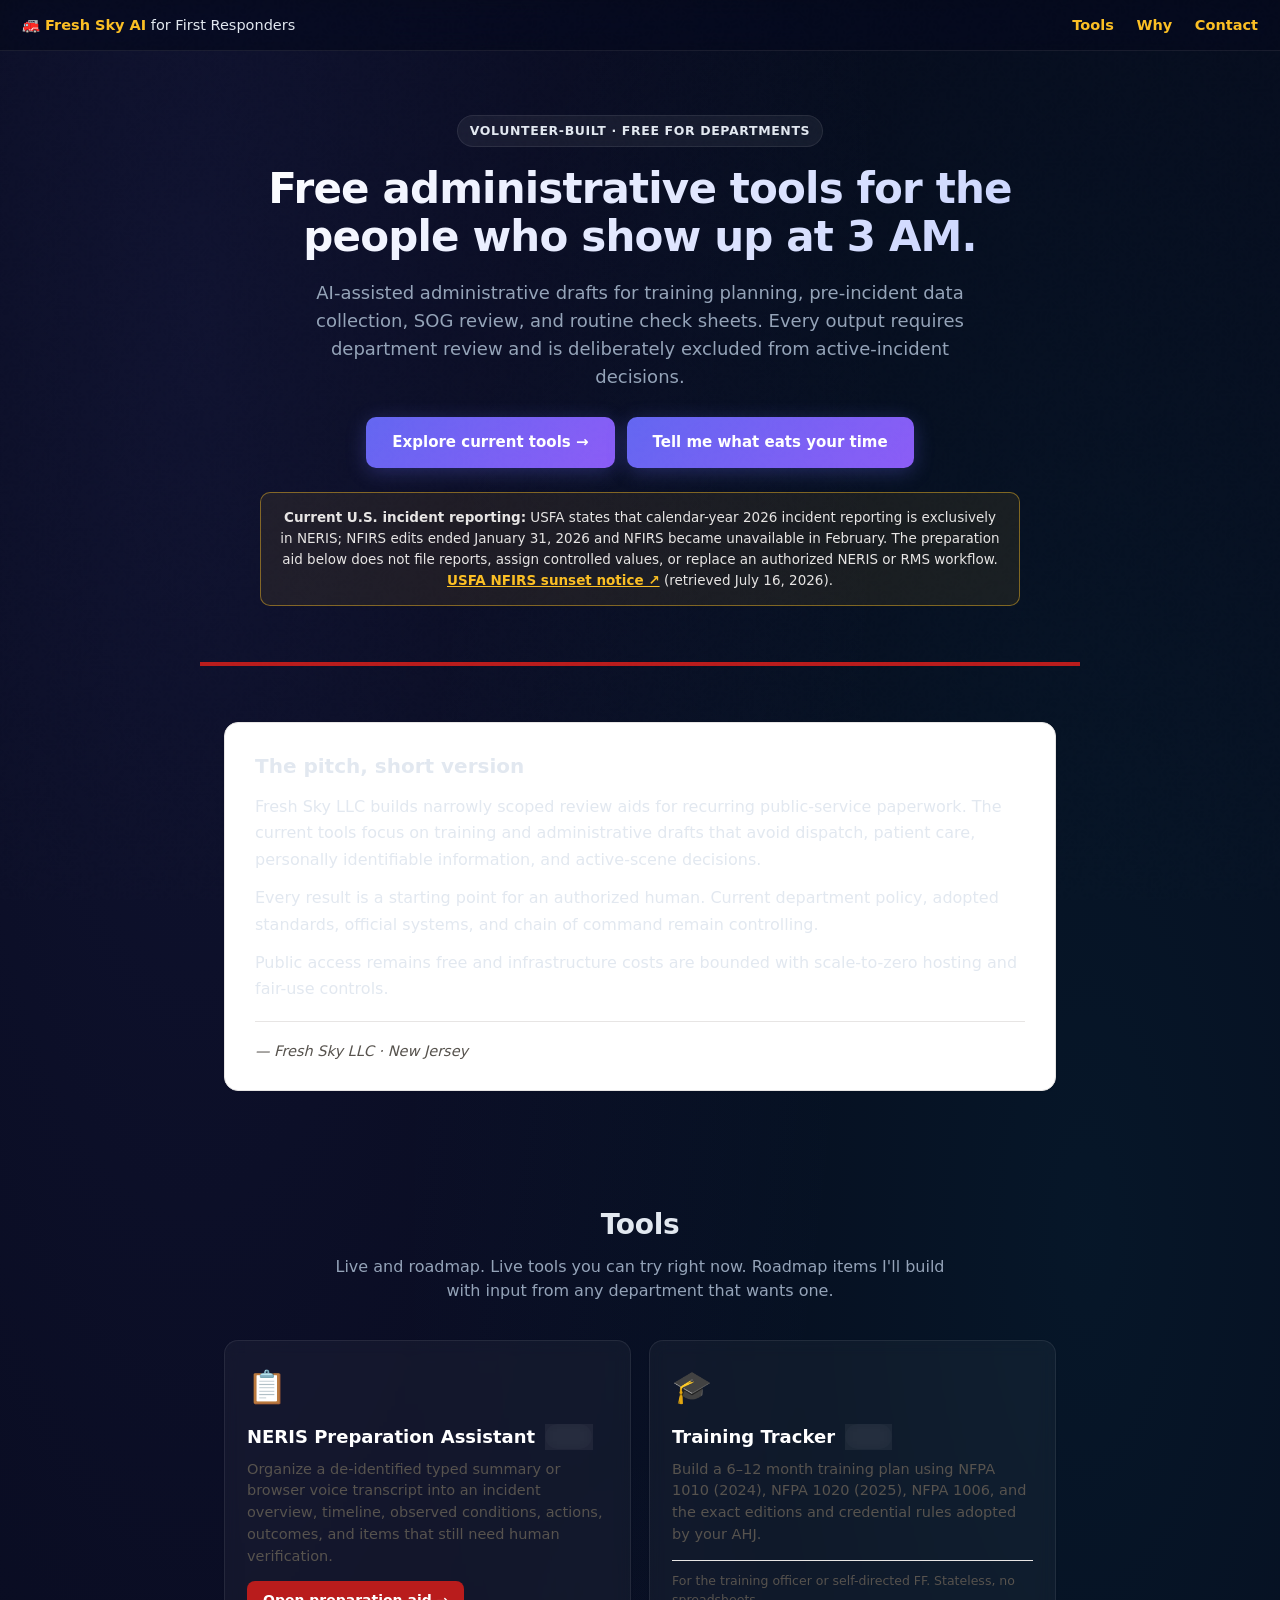
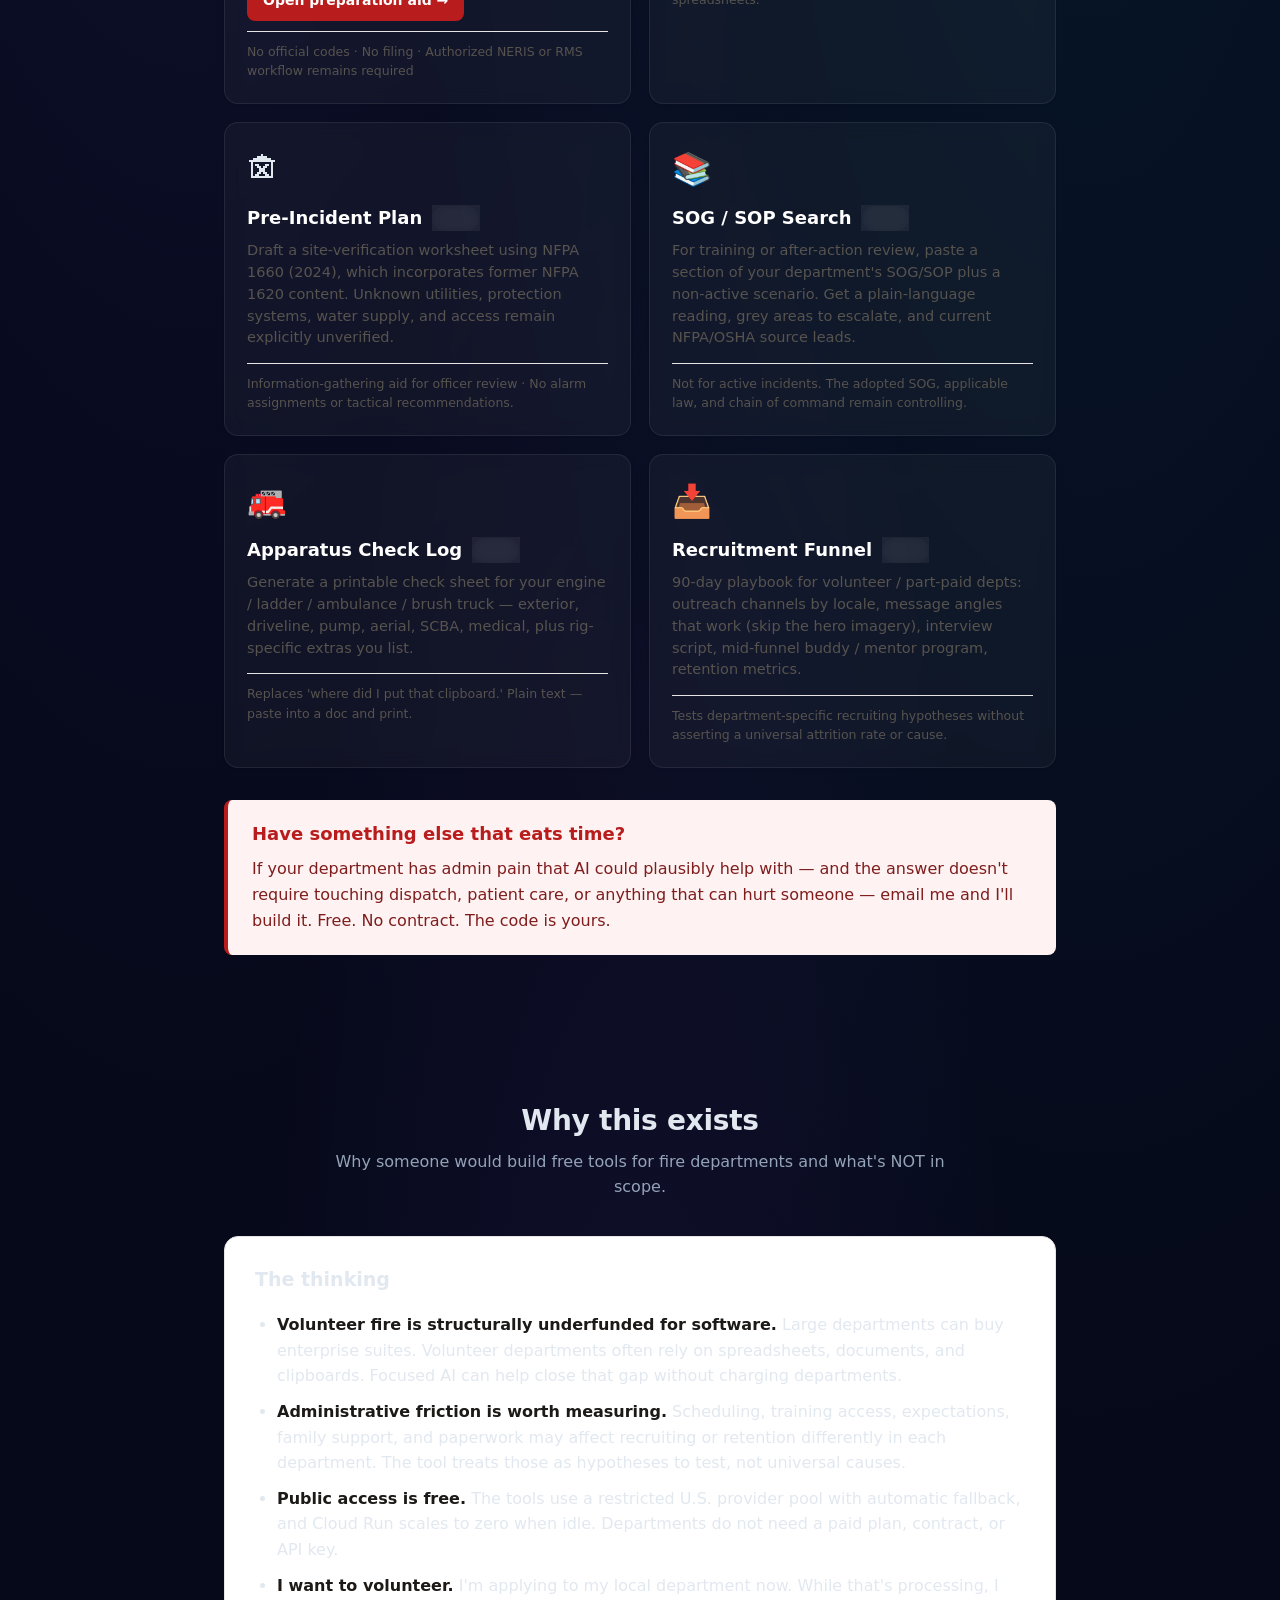
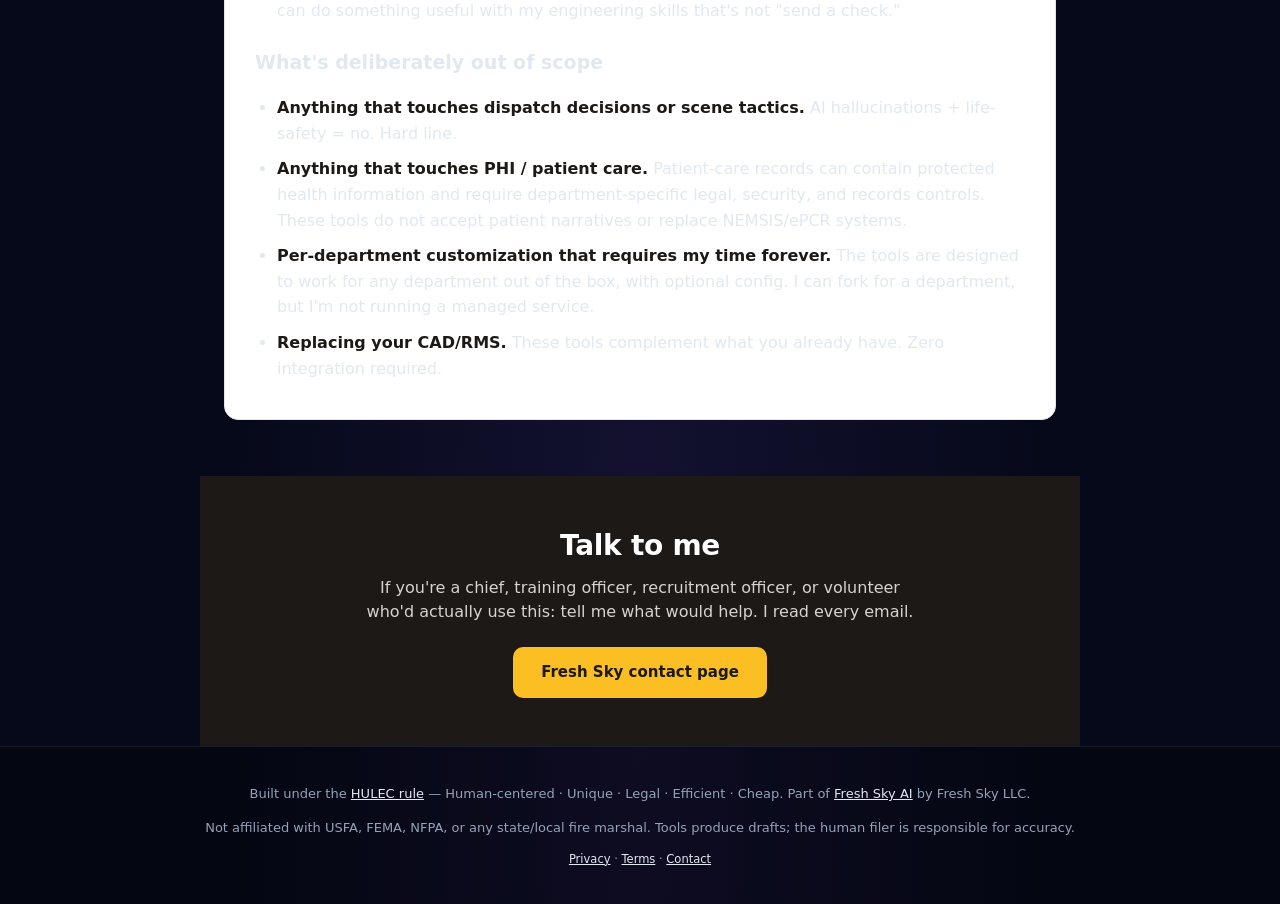
==== templates/index.html @ aa3e064a "Refresh NERIS guidance and portfolio interface" ====
<!DOCTYPE html>
<html lang="en">
<head>
  <meta charset="UTF-8">
  <title>Fresh Sky AI — Free AI tools for fire, EMS, and police</title>
  <meta name="viewport" content="width=device-width,initial-scale=1">
  <meta name="description" content="Free AI-assisted administrative tools for U.S. first responders: training planning, pre-incident data collection, SOG/SOP review, and check sheets. Drafts require AHJ review; never for active-incident decisions.">
  <meta name="robots" content="index,follow">
  <link rel="canonical" href="https://firstresponder.freshskyai.com/">
  <meta property="og:type" content="website">
  <meta property="og:title" content="Fresh Sky AI — Free AI tools for first responders">
  <meta property="og:description" content="Free AI tools built for U.S. first responders by a volunteer firefighter applicant + software engineer. No contracts, no upsell, no PHI.">
  <meta property="og:url" content="https://firstresponder.freshskyai.com/">
  <link rel="icon" href="data:image/svg+xml,%3Csvg xmlns='http://www.w3.org/2000/svg' viewBox='0 0 100 100'%3E%3Ctext y='.9em' font-size='90'%3E🚒%3C/text%3E%3C/svg%3E">
  <style>
    :root {
      --fg:#0f172a; --bg:#fafaf9; --card:#fff; --accent:#b91c1c; --accent-hover:#991b1b;
      --border:#e7e5e4; --muted:#57534e; --gold:#fbbf24; --ink:#1c1917;
    }
    * { box-sizing:border-box; }
    body { font-family:system-ui,-apple-system,'Segoe UI',Roboto,sans-serif; background:var(--bg); color:var(--fg); margin:0; padding:0; line-height:1.55; }
    a { color:var(--accent); }

    /* Top bar */
    .topbar { background:var(--ink); color:#f5f5f4; padding:14px 22px; display:flex; justify-content:space-between; align-items:center; border-bottom:3px solid var(--accent); font-size:14.5px; }
    .topbar strong { color:var(--gold); }
    .topbar a { color:#fbbf24; text-decoration:none; font-weight:600; margin-left:18px; }
    .topbar a:hover { text-decoration:underline; }

    /* Hero */
    .hero { background:linear-gradient(135deg,#1c1917 0%,#3f1212 100%); color:#fafaf9; padding:64px 24px 56px; text-align:center; border-bottom:4px solid var(--accent); }
    .hero .badge { display:inline-block; background:rgba(251,191,36,0.15); color:var(--gold); border:1px solid rgba(251,191,36,0.4); font-size:12.5px; font-weight:700; padding:5px 12px; border-radius:99px; margin-bottom:18px; letter-spacing:0.05em; text-transform:uppercase; }
    .hero h1 { font-size:42px; line-height:1.15; margin:0 0 18px; max-width:820px; margin-left:auto; margin-right:auto; letter-spacing:-0.02em; }
    .hero h1 em { font-style:normal; color:var(--gold); }
    .hero p.lede { font-size:18px; max-width:680px; margin:0 auto 26px; color:#e7e5e4; }
    .hero .cta-row { display:flex; gap:12px; justify-content:center; flex-wrap:wrap; }
    .source-notice { max-width:760px; margin:24px auto 0; padding:14px 16px; border:1px solid rgba(251,191,36,.45); border-radius:10px; background:rgba(251,191,36,.08); color:#e7e5e4; font-size:13.5px; line-height:1.55; }
    .source-notice a { color:var(--gold); font-weight:700; }
    .btn { display:inline-block; padding:14px 26px; border-radius:10px; text-decoration:none; font-weight:600; font-size:15px; transition:transform 0.1s; }
    .btn:hover { transform:translateY(-1px); }
    .btn-primary { background:var(--accent); color:#fff; }
    .btn-primary:hover { background:var(--accent-hover); color:#fff; }
    .btn-ghost { background:rgba(255,255,255,0.08); color:#fafaf9; border:1px solid rgba(255,255,255,0.18); }
    .btn-ghost:hover { background:rgba(255,255,255,0.15); color:#fff; }

    /* Section */
    section { max-width:880px; margin:0 auto; padding:56px 24px; }
    section h2 { font-size:28px; margin:0 0 8px; letter-spacing:-0.01em; }
    section .sub { color:var(--muted); font-size:16px; max-width:640px; margin:0 auto 36px; text-align:center; }

    /* Story card */
    .story { background:var(--card); border:1px solid var(--border); border-radius:14px; padding:28px 30px; box-shadow:0 1px 3px rgba(0,0,0,.04); }
    .story h3 { margin:0 0 12px; font-size:20px; }
    .story p { margin:0 0 12px; line-height:1.65; }
    .story p:last-child { margin-bottom:0; }
    .story .signature { margin-top:18px; padding-top:18px; border-top:1px solid var(--border); font-style:italic; color:var(--muted); font-size:14.5px; }

    /* Tool cards */
    .tools { display:grid; grid-template-columns:repeat(auto-fit,minmax(280px,1fr)); gap:18px; }
    .tool { background:var(--card); border:1px solid var(--border); border-radius:14px; padding:22px; box-shadow:0 1px 3px rgba(0,0,0,.04); transition:transform 0.15s, box-shadow 0.15s; }
    a.tool { text-decoration:none; color:inherit; display:block; }
    a.tool:hover { transform:translateY(-2px); box-shadow:0 4px 14px rgba(185,28,28,.12); border-color:#fecaca; }
    .tool:hover { transform:translateY(-2px); box-shadow:0 4px 12px rgba(0,0,0,.08); }
    .tool .icon { font-size:32px; margin-bottom:10px; }
    .tool h3 { margin:0 0 6px; font-size:18px; display:flex; align-items:center; gap:10px; flex-wrap:wrap; }
    .tool .pill { font-size:11px; font-weight:700; padding:3px 8px; border-radius:99px; letter-spacing:0.04em; text-transform:uppercase; }
    .tool .pill.live { background:#dcfce7; color:#15803d; }
    .tool .pill.soon { background:#fef3c7; color:#92400e; }
    .tool p { color:var(--muted); font-size:14.5px; margin:8px 0 14px; line-height:1.5; }
    .tool a.try { display:inline-block; background:var(--accent); color:#fff; padding:9px 16px; border-radius:8px; text-decoration:none; font-weight:600; font-size:14px; }
    .tool a.try:hover { background:var(--accent-hover); }
    .tool .why { font-size:12.5px; color:var(--muted); margin-top:10px; padding-top:10px; border-top:1px solid var(--border); }

    /* Pitch box */
    .pitch { background:#fef2f2; border-left:4px solid var(--accent); padding:20px 24px; border-radius:8px; margin:32px 0; }
    .pitch h3 { margin:0 0 8px; font-size:18px; color:var(--accent); }
    .pitch p { margin:0; color:#7f1d1d; line-height:1.65; }

    /* Why list */
    .why-list { background:var(--card); border:1px solid var(--border); border-radius:14px; padding:28px 30px; }
    .why-list h3 { margin:0 0 18px; font-size:19px; }
    .why-list ul { margin:0; padding:0 0 0 22px; }
    .why-list li { margin-bottom:10px; line-height:1.6; }
    .why-list li strong { color:var(--ink); }

    /* Contact */
    .contact { text-align:center; padding:48px 24px; background:#1c1917; color:#fafaf9; }
    .contact h2 { color:#fff; }
    .contact p { color:#d6d3d1; max-width:560px; margin:0 auto 22px; }
    .contact a.email { display:inline-block; background:var(--gold); color:var(--ink); padding:14px 28px; border-radius:10px; text-decoration:none; font-weight:700; font-size:15px; }

    /* Footer */
    footer { padding:24px; text-align:center; font-size:13px; color:var(--muted); background:#1c1917; color:#a8a29e; border-top:1px solid #292524; }
    footer a { color:#d6d3d1; text-decoration:underline; }
  </style>
<style id="fs-portfolio-skin">
/* Fresh Sky AI portfolio skin — futuristic dark theme overlay. Injected
   via freshsky_common.revenue.og_snippet so every batch app picks it up
   without per-app template edits. Overrides via CSS specificity. */
:root{--fs-bg:#06091a;--fs-fg:#e2e8f0;--fs-mute:#94a3b8;--fs-card:rgba(255,255,255,0.04);--fs-border:rgba(255,255,255,0.08);--fs-accent:#6366f1;--fs-accent2:#8b5cf6;--fs-accent3:#22d3ee}
html,body{background:var(--fs-bg)!important;color:var(--fs-fg)!important}
body{background-image:radial-gradient(at 15% 8%,rgba(99,102,241,0.10) 0%,transparent 45%),radial-gradient(at 85% 30%,rgba(6,182,212,0.08) 0%,transparent 45%),radial-gradient(at 50% 95%,rgba(139,92,246,0.10) 0%,transparent 45%)!important}
body::before{content:'';position:fixed;inset:0;background-image:url("data:image/svg+xml,%3Csvg viewBox='0 0 200 200' xmlns='http://www.w3.org/2000/svg'%3E%3Cfilter id='n'%3E%3CfeTurbulence type='fractalNoise' baseFrequency='0.85' stitchTiles='stitch'/%3E%3C/filter%3E%3Crect width='100%25' height='100%25' filter='url(%23n)' opacity='0.55'/%3E%3C/svg%3E");opacity:0.025;pointer-events:none;z-index:9997;mix-blend-mode:overlay}
/* Nav / brand */
.nav,.topbar,nav,.fs-nav{background:rgba(6,9,26,0.78)!important;-webkit-backdrop-filter:blur(16px) saturate(180%);backdrop-filter:blur(16px) saturate(180%);border-bottom:1px solid var(--fs-border)!important;color:var(--fs-fg)!important}
.nav a,nav a,.brand,.fs-nav a{color:var(--fs-fg)!important}
.nav a.brand,nav a.brand,.brand,.fs-nav .brand{color:#fff!important;font-weight:700}
/* Hero */
header,.hero,.fs-hero{background:transparent!important;color:var(--fs-fg)!important;position:relative}
.hero h1,header h1,.fs-hero h1{color:#fff!important;background:linear-gradient(135deg,#fff 0%,#c7d2fe 100%);-webkit-background-clip:text;background-clip:text;-webkit-text-fill-color:transparent}
.hero p,header p,.fs-hero p,.sub,.hero-desc{color:var(--fs-mute)!important}
.hero-pills,.fs-hero-badges,.hero-badges{margin-top:14px}
.pill,.fs-hero-pill,.badge-pill,.hero-pill,.badge{background:rgba(255,255,255,0.06)!important;color:var(--fs-fg)!important;border:1px solid var(--fs-border)!important;-webkit-backdrop-filter:blur(8px);backdrop-filter:blur(8px)}
/* Cards */
.card,.tool,.feature-card,.step-card,main section,.landing-section{background:var(--fs-card)!important;border:1px solid var(--fs-border)!important;color:var(--fs-fg)!important;-webkit-backdrop-filter:blur(8px);backdrop-filter:blur(8px);border-radius:14px!important}
.card h1,.card h2,.card h3,.tool h2,.tool h3{color:#fff!important}
.tool h2,.tool h3,.feature-card h3,.step-card h3,.section-title{color:#fff!important}
.muted,.hint,.section-subtitle,.note{color:var(--fs-mute)!important}
/* Inputs */
input,textarea,select,.input{background:rgba(255,255,255,0.05)!important;color:var(--fs-fg)!important;border:1px solid var(--fs-border)!important}
input:focus,textarea:focus,select:focus,.input:focus{outline:2px solid var(--fs-accent)!important;border-color:var(--fs-accent)!important;background:rgba(255,255,255,0.07)!important}
input::placeholder,textarea::placeholder{color:#64748b!important}
/* Buttons */
.btn,.btn-primary,button.primary,.landing-cta,button[type=submit]{background:linear-gradient(135deg,var(--fs-accent) 0%,var(--fs-accent2) 100%)!important;color:#fff!important;border:none!important;box-shadow:0 4px 20px rgba(99,102,241,0.3)!important;border-radius:10px!important;font-weight:600!important;transition:transform .15s,box-shadow .15s!important}
.btn:hover,.btn-primary:hover,button.primary:hover,.landing-cta:hover{transform:translateY(-2px)!important;box-shadow:0 8px 28px rgba(99,102,241,0.5),0 0 32px rgba(139,92,246,0.3)!important}
.btn:disabled,.btn-primary:disabled,button:disabled{opacity:.5!important;cursor:not-allowed!important;transform:none!important}
/* Output / result */
.output,.result,.result-box,pre{background:rgba(255,255,255,0.03)!important;color:var(--fs-fg)!important;border:1px solid var(--fs-border)!important;border-radius:10px!important}
.output.error,.result-box.error{background:rgba(239,68,68,0.08)!important;border-color:rgba(239,68,68,0.3)!important;color:#fca5a5!important}
/* Footer */
footer,.foot,.footer{background:rgba(0,0,0,0.3)!important;border-top:1px solid var(--fs-border)!important;color:var(--fs-mute)!important}
footer a,.foot a,.footer a{color:var(--fs-fg)!important}
/* Tables */
table th{background:rgba(99,102,241,0.15)!important;color:#fff!important}
table td{color:var(--fs-fg)!important;border-color:var(--fs-border)!important}
table tr:hover td{background:rgba(255,255,255,0.04)!important}
/* Links */
a{color:#a78bfa}
a:hover{color:#c4b5fd}
.disclaimer,.cta-footnote{color:var(--fs-mute)!important}
/* Tabs (EduSafeAI-style) */
.tabs button{background:rgba(255,255,255,0.04)!important;color:var(--fs-fg)!important;border:1px solid var(--fs-border)!important}
.tabs button.active{background:linear-gradient(135deg,var(--fs-accent),var(--fs-accent2))!important;color:#fff!important;border-color:transparent!important}
/* Stats strip */
.landing-stats-strip,.stats-row{background:rgba(255,255,255,0.04)!important;border:1px solid var(--fs-border)!important;border-radius:14px!important}
.landing-stat-num,.stat-num{color:#fff!important}
/* Feature tags / category badges */
.feature-tag,.cat-badge,.tag{background:rgba(99,102,241,0.15)!important;color:#a5b4fc!important;border:1px solid rgba(99,102,241,0.25)!important}
</style>
</head>
<body>
  <div class="topbar">
    <span><strong>🚒 Fresh Sky AI</strong> for First Responders</span>
    <span><a href="#tools">Tools</a> <a href="#why">Why</a> <a href="https://www.freshskyai.com/contact" target="_blank" rel="noopener">Contact</a></span>
  </div>

  <section class="hero">
    <span class="badge">Volunteer-built · Free for departments</span>
    <h1>Free administrative tools for the people who <em>show up at 3 AM</em>.</h1>
    <p class="lede">AI-assisted administrative drafts for training planning, pre-incident data collection, SOG review, and routine check sheets. Every output requires department review and is deliberately excluded from active-incident decisions.</p>
    <div class="cta-row">
      <a class="btn btn-primary" href="#tools">Explore current tools →</a>
      <a class="btn btn-ghost" href="https://www.freshskyai.com/contact" target="_blank" rel="noopener">Tell me what eats your time</a>
    </div>
    <div class="source-notice">
      <strong>Current U.S. incident reporting:</strong> USFA states that calendar-year 2026 incident reporting is exclusively in NERIS; NFIRS edits ended January 31, 2026 and NFIRS became unavailable in February. The preparation aid below does not file reports, assign controlled values, or replace an authorized NERIS or RMS workflow.
      <a href="https://www.usfa.fema.gov/nfirs/sunset/" target="_blank" rel="noopener">USFA NFIRS sunset notice ↗</a> (retrieved July 16, 2026).
    </div>
  </section>

  <section>
    <div class="story">
      <h3>The pitch, short version</h3>
      <p>Fresh Sky LLC builds narrowly scoped review aids for recurring public-service paperwork. The current tools focus on training and administrative drafts that avoid dispatch, patient care, personally identifiable information, and active-scene decisions.</p>
      <p>Every result is a starting point for an authorized human. Current department policy, adopted standards, official systems, and chain of command remain controlling.</p>
      <p>Public access remains free and infrastructure costs are bounded with scale-to-zero hosting and fair-use controls.</p>
      <div class="signature">— Fresh Sky LLC · New Jersey</div>
    </div>
  </section>

  <section id="tools">
    <h2 style="text-align:center;">Tools</h2>
    <p class="sub">Live and roadmap. Live tools you can try right now. Roadmap items I'll build with input from any department that wants one.</p>

    <div class="tools">
      <div class="tool">
        <div class="icon">📋</div>
        <h3>NERIS Preparation Assistant <span class="pill live">Live</span></h3>
        <p>Organize a de-identified typed summary or browser voice transcript into an incident overview, timeline, observed conditions, actions, outcomes, and items that still need human verification.</p>
        <a class="try" href="https://nfirs.freshskyai.com" target="_blank" rel="noopener">Open preparation aid →</a>
        <div class="why">No official codes · No filing · Authorized NERIS or RMS workflow remains required</div>
      </div>

      <a class="tool" href="/tools/training-tracker">
        <div class="icon">🎓</div>
        <h3>Training Tracker <span class="pill live">Live</span></h3>
        <p>Build a 6–12 month training plan using NFPA 1010 (2024), NFPA 1020 (2025), NFPA 1006, and the exact editions and credential rules adopted by your AHJ.</p>
        <div class="why">For the training officer or self-directed FF. Stateless, no spreadsheets.</div>
      </a>

      <a class="tool" href="/tools/pre-incident">
        <div class="icon">🏚</div>
        <h3>Pre-Incident Plan <span class="pill live">Live</span></h3>
        <p>Draft a site-verification worksheet using NFPA 1660 (2024), which incorporates former NFPA 1620 content. Unknown utilities, protection systems, water supply, and access remain explicitly unverified.</p>
        <div class="why">Information-gathering aid for officer review · No alarm assignments or tactical recommendations.</div>
      </a>

      <a class="tool" href="/tools/sog-search">
        <div class="icon">📚</div>
        <h3>SOG / SOP Search <span class="pill live">Live</span></h3>
        <p>For training or after-action review, paste a section of your department's SOG/SOP plus a non-active scenario. Get a plain-language reading, grey areas to escalate, and current NFPA/OSHA source leads.</p>
        <div class="why">Not for active incidents. The adopted SOG, applicable law, and chain of command remain controlling.</div>
      </a>

      <a class="tool" href="/tools/apparatus-check">
        <div class="icon">🚒</div>
        <h3>Apparatus Check Log <span class="pill live">Live</span></h3>
        <p>Generate a printable check sheet for your engine / ladder / ambulance / brush truck — exterior, driveline, pump, aerial, SCBA, medical, plus rig-specific extras you list.</p>
        <div class="why">Replaces 'where did I put that clipboard.' Plain text — paste into a doc and print.</div>
      </a>

      <a class="tool" href="/tools/recruitment">
        <div class="icon">📥</div>
        <h3>Recruitment Funnel <span class="pill live">Live</span></h3>
        <p>90-day playbook for volunteer / part-paid depts: outreach channels by locale, message angles that work (skip the hero imagery), interview script, mid-funnel buddy / mentor program, retention metrics.</p>
        <div class="why">Tests department-specific recruiting hypotheses without asserting a universal attrition rate or cause.</div>
      </a>
    </div>

    <div class="pitch">
      <h3>Have something else that eats time?</h3>
      <p>If your department has admin pain that AI could plausibly help with — and the answer doesn't require touching dispatch, patient care, or anything that can hurt someone — email me and I'll build it. Free. No contract. The code is yours.</p>
    </div>
  </section>

  <section id="why">
    <h2 style="text-align:center;">Why this exists</h2>
    <p class="sub">Why someone would build free tools for fire departments and what's NOT in scope.</p>

    <div class="why-list">
      <h3>The thinking</h3>
      <ul>
        <li><strong>Volunteer fire is structurally underfunded for software.</strong> Large departments can buy enterprise suites. Volunteer departments often rely on spreadsheets, documents, and clipboards. Focused AI can help close that gap without charging departments.</li>
        <li><strong>Administrative friction is worth measuring.</strong> Scheduling, training access, expectations, family support, and paperwork may affect recruiting or retention differently in each department. The tool treats those as hypotheses to test, not universal causes.</li>
        <li><strong>Public access is free.</strong> The tools use a restricted U.S. provider pool with automatic fallback, and Cloud Run scales to zero when idle. Departments do not need a paid plan, contract, or API key.</li>
        <li><strong>I want to volunteer.</strong> I'm applying to my local department now. While that's processing, I can do something useful with my engineering skills that's not "send a check."</li>
      </ul>
      <h3 style="margin-top:24px;">What's deliberately out of scope</h3>
      <ul>
        <li><strong>Anything that touches dispatch decisions or scene tactics.</strong> AI hallucinations + life-safety = no. Hard line.</li>
        <li><strong>Anything that touches PHI / patient care.</strong> Patient-care records can contain protected health information and require department-specific legal, security, and records controls. These tools do not accept patient narratives or replace NEMSIS/ePCR systems.</li>
        <li><strong>Per-department customization that requires my time forever.</strong> The tools are designed to work for any department out of the box, with optional config. I can fork for a department, but I'm not running a managed service.</li>
        <li><strong>Replacing your CAD/RMS.</strong> These tools complement what you already have. Zero integration required.</li>
      </ul>
    </div>
  </section>

  <section id="contact" class="contact">
    <h2>Talk to me</h2>
    <p>If you're a chief, training officer, recruitment officer, or volunteer who'd actually use this: tell me what would help. I read every email.</p>
    <a class="email" href="https://www.freshskyai.com/contact" target="_blank" rel="noopener">Fresh Sky contact page</a>
  </section>

  <footer>
    <p>Built under the <a href="https://www.freshskyai.com/#hulec" target="_blank" rel="noopener">HULEC rule</a> — Human-centered · Unique · Legal · Efficient · Cheap. Part of <a href="https://www.freshskyai.com" target="_blank" rel="noopener">Fresh Sky AI</a> by Fresh Sky LLC.</p>
    <p>Not affiliated with USFA, FEMA, NFPA, or any state/local fire marshal. Tools produce drafts; the human filer is responsible for accuracy.</p>
      <p style="margin-top:8px;font-size:11.5px;"><a href="/privacy" style="color:#94a3b8;text-decoration:underline;">Privacy</a> · <a href="/terms" style="color:#94a3b8;text-decoration:underline;">Terms</a> · <a href="https://www.freshskyai.com/contact" target="_blank" rel="noopener" style="color:#94a3b8;text-decoration:underline;">Contact</a></p>
  </footer>
</body>
</html>
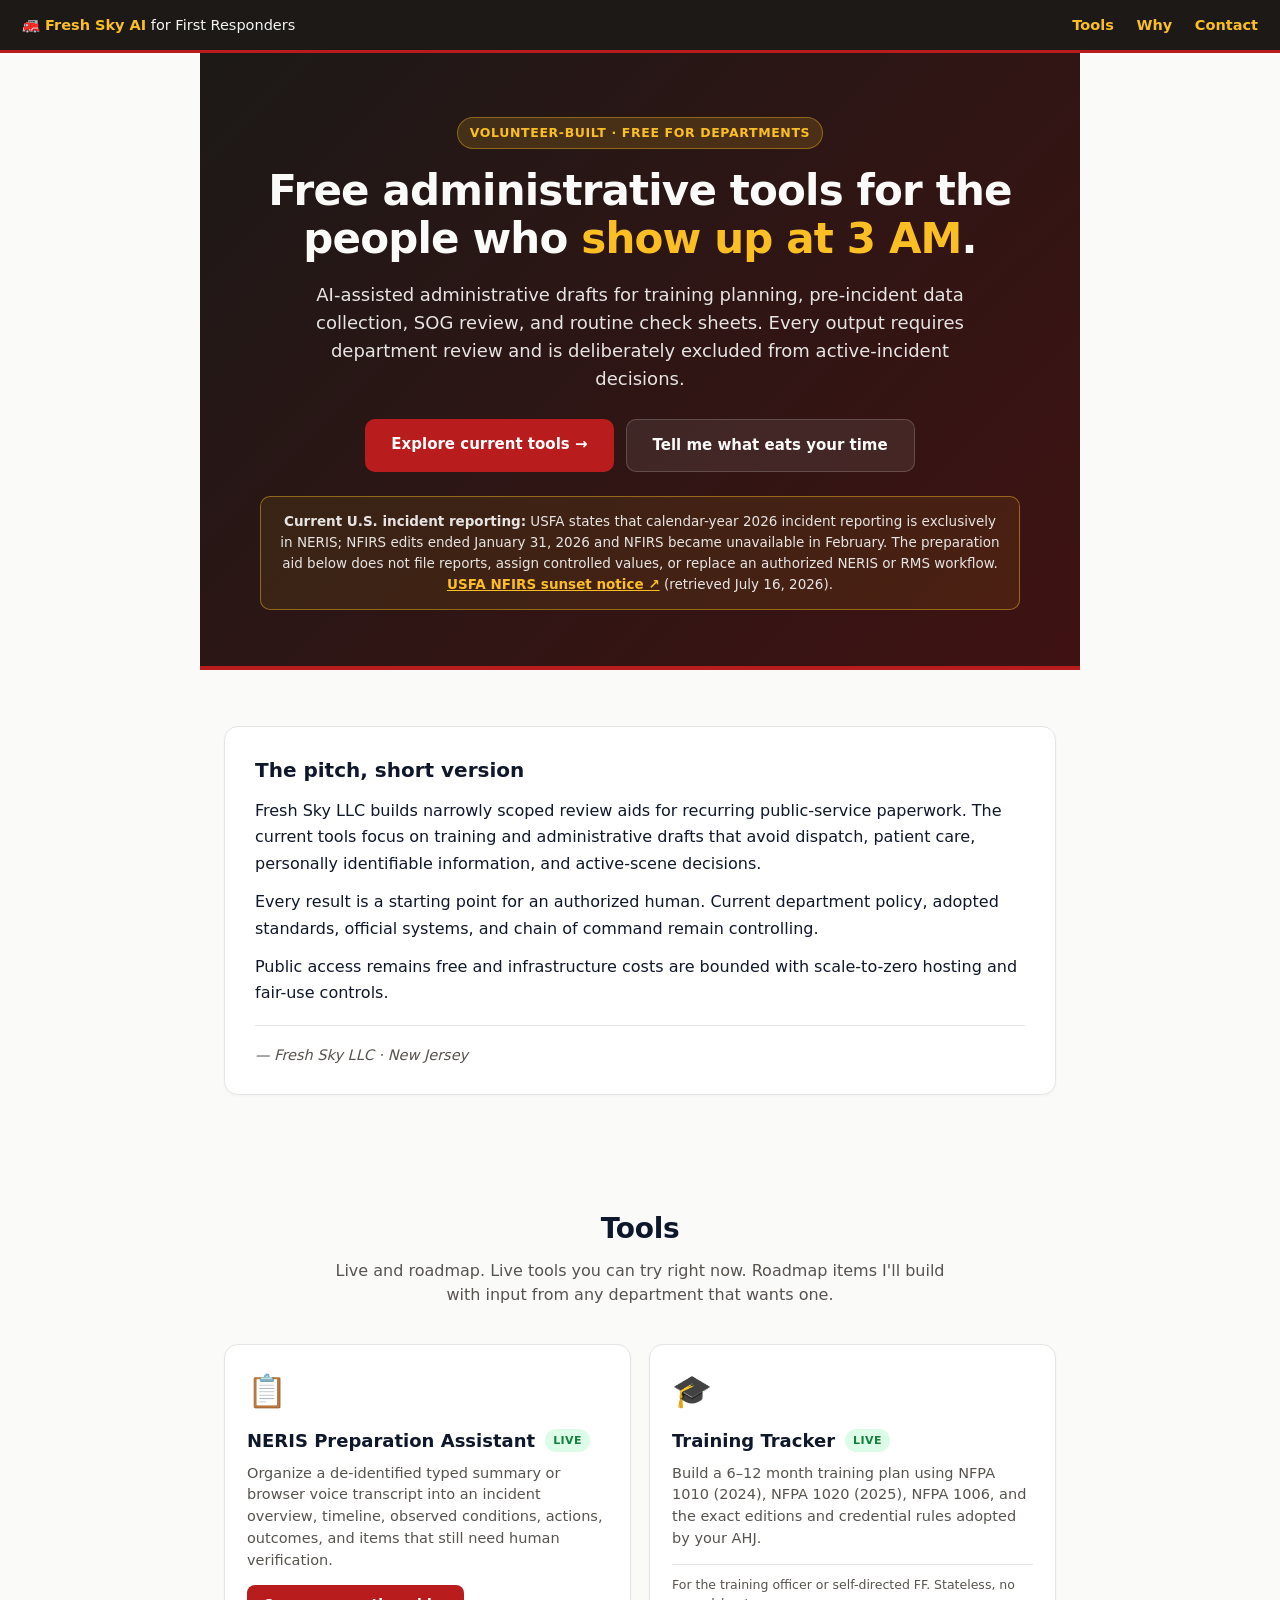
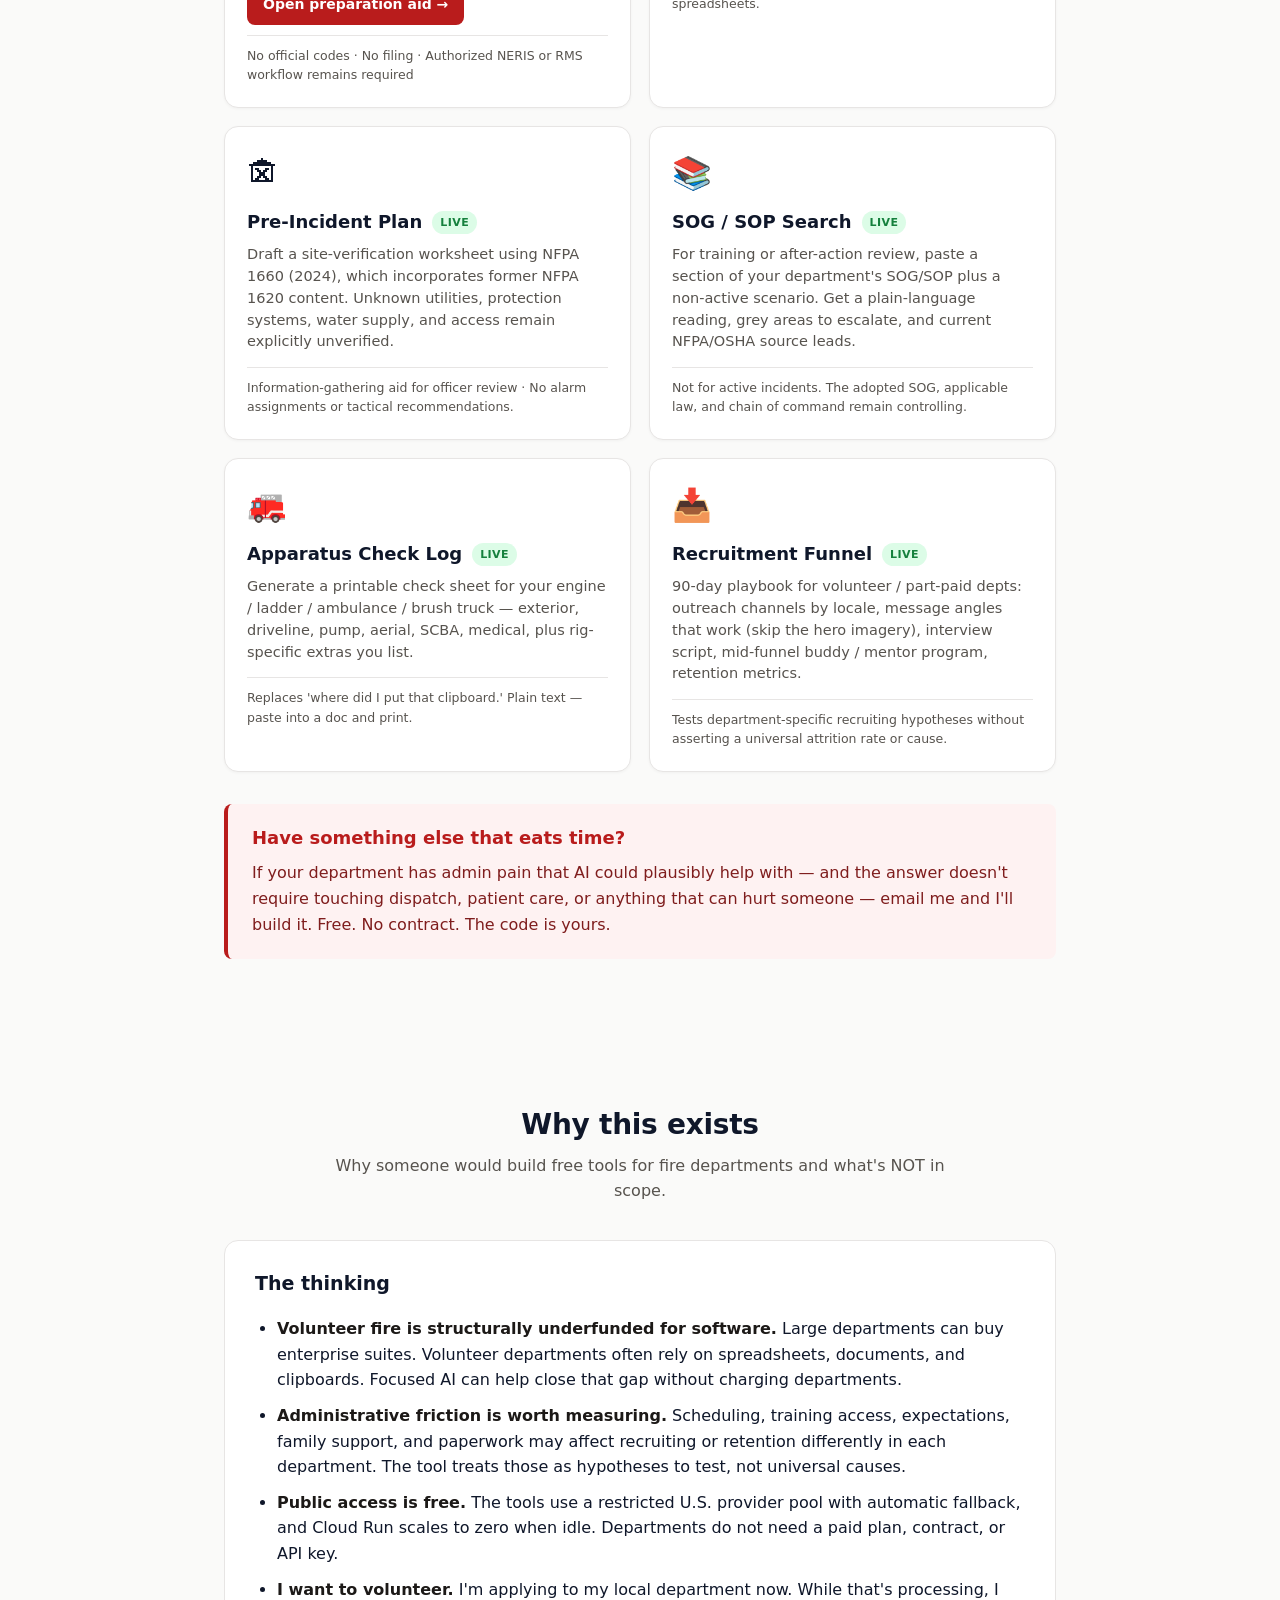
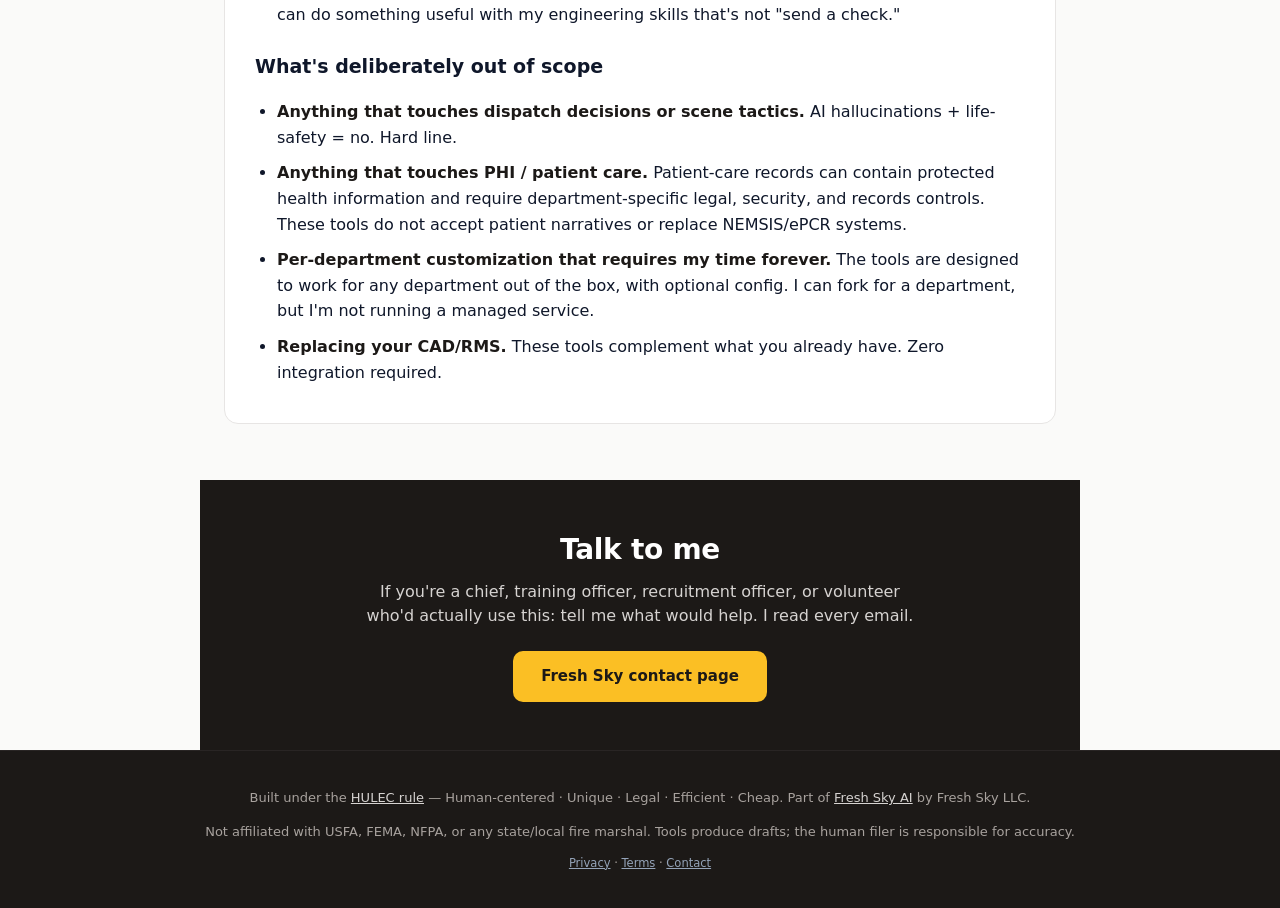
==== commit abdfdc86: "Remove embedded legacy interface skin" ====
--- a/templates/index.html
+++ b/templates/index.html
@@ -2,14 +2,14 @@
 <html lang="en">
 <head>
   <meta charset="UTF-8">
-  <title>Fresh Sky AI — Free AI tools for fire, EMS, and police</title>
+  <title>Fresh Sky AI — Free administrative tools for first responders</title>
   <meta name="viewport" content="width=device-width,initial-scale=1">
   <meta name="description" content="Free AI-assisted administrative tools for U.S. first responders: training planning, pre-incident data collection, SOG/SOP review, and check sheets. Drafts require AHJ review; never for active-incident decisions.">
   <meta name="robots" content="index,follow">
   <link rel="canonical" href="https://firstresponder.freshskyai.com/">
   <meta property="og:type" content="website">
-  <meta property="og:title" content="Fresh Sky AI — Free AI tools for first responders">
-  <meta property="og:description" content="Free AI tools built for U.S. first responders by a volunteer firefighter applicant + software engineer. No contracts, no upsell, no PHI.">
+  <meta property="og:title" content="Fresh Sky AI — Free administrative tools for first responders">
+  <meta property="og:description" content="Free, bounded administrative drafting tools for U.S. first responders. No contracts, no upsell, no PHI.">
   <meta property="og:url" content="https://firstresponder.freshskyai.com/">
   <link rel="icon" href="data:image/svg+xml,%3Csvg xmlns='http://www.w3.org/2000/svg' viewBox='0 0 100 100'%3E%3Ctext y='.9em' font-size='90'%3E🚒%3C/text%3E%3C/svg%3E">
   <style>
@@ -93,7 +93,7 @@
     footer { padding:24px; text-align:center; font-size:13px; color:var(--muted); background:#1c1917; color:#a8a29e; border-top:1px solid #292524; }
     footer a { color:#d6d3d1; text-decoration:underline; }
   </style>
-<style id="fs-portfolio-skin">
+<style id="fs-legacy-skin" media="not all">
 /* Fresh Sky AI portfolio skin — futuristic dark theme overlay. Injected
    via freshsky_common.revenue.og_snippet so every batch app picks it up
    without per-app template edits. Overrides via CSS specificity. */
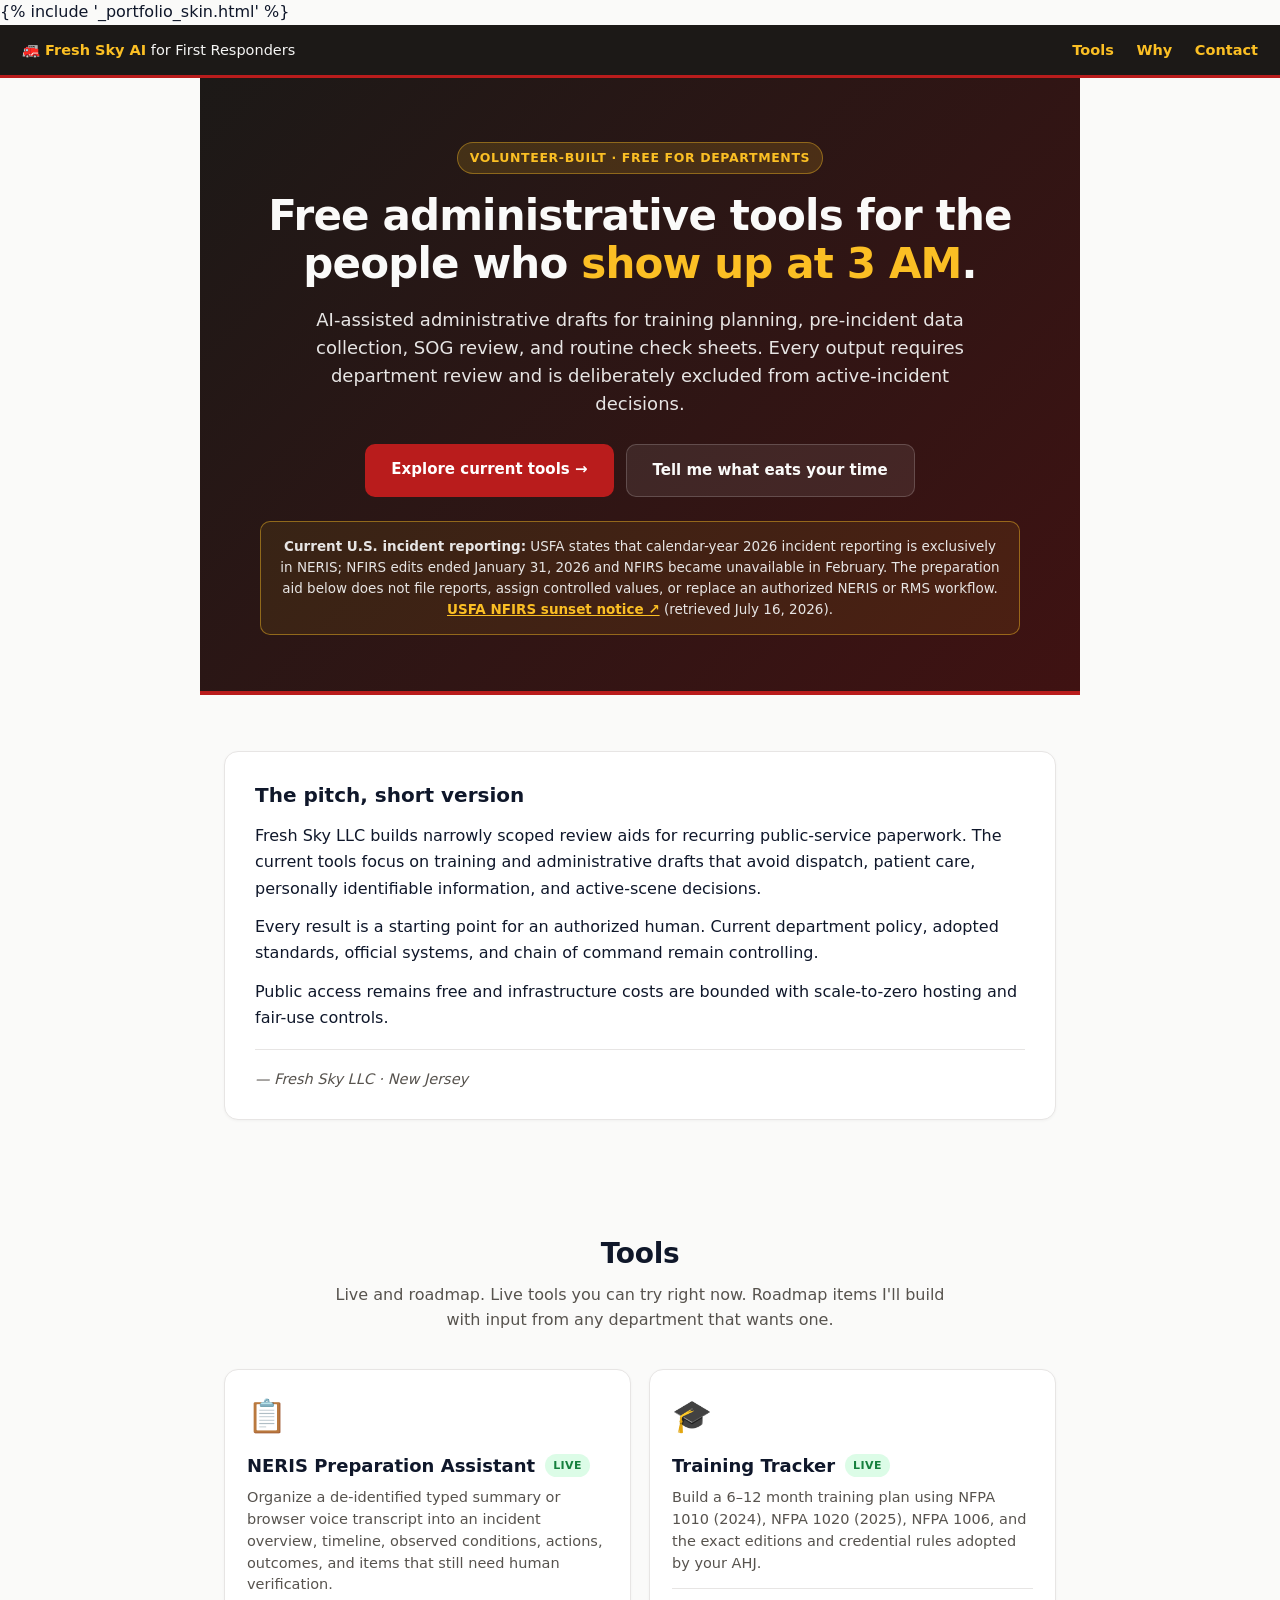
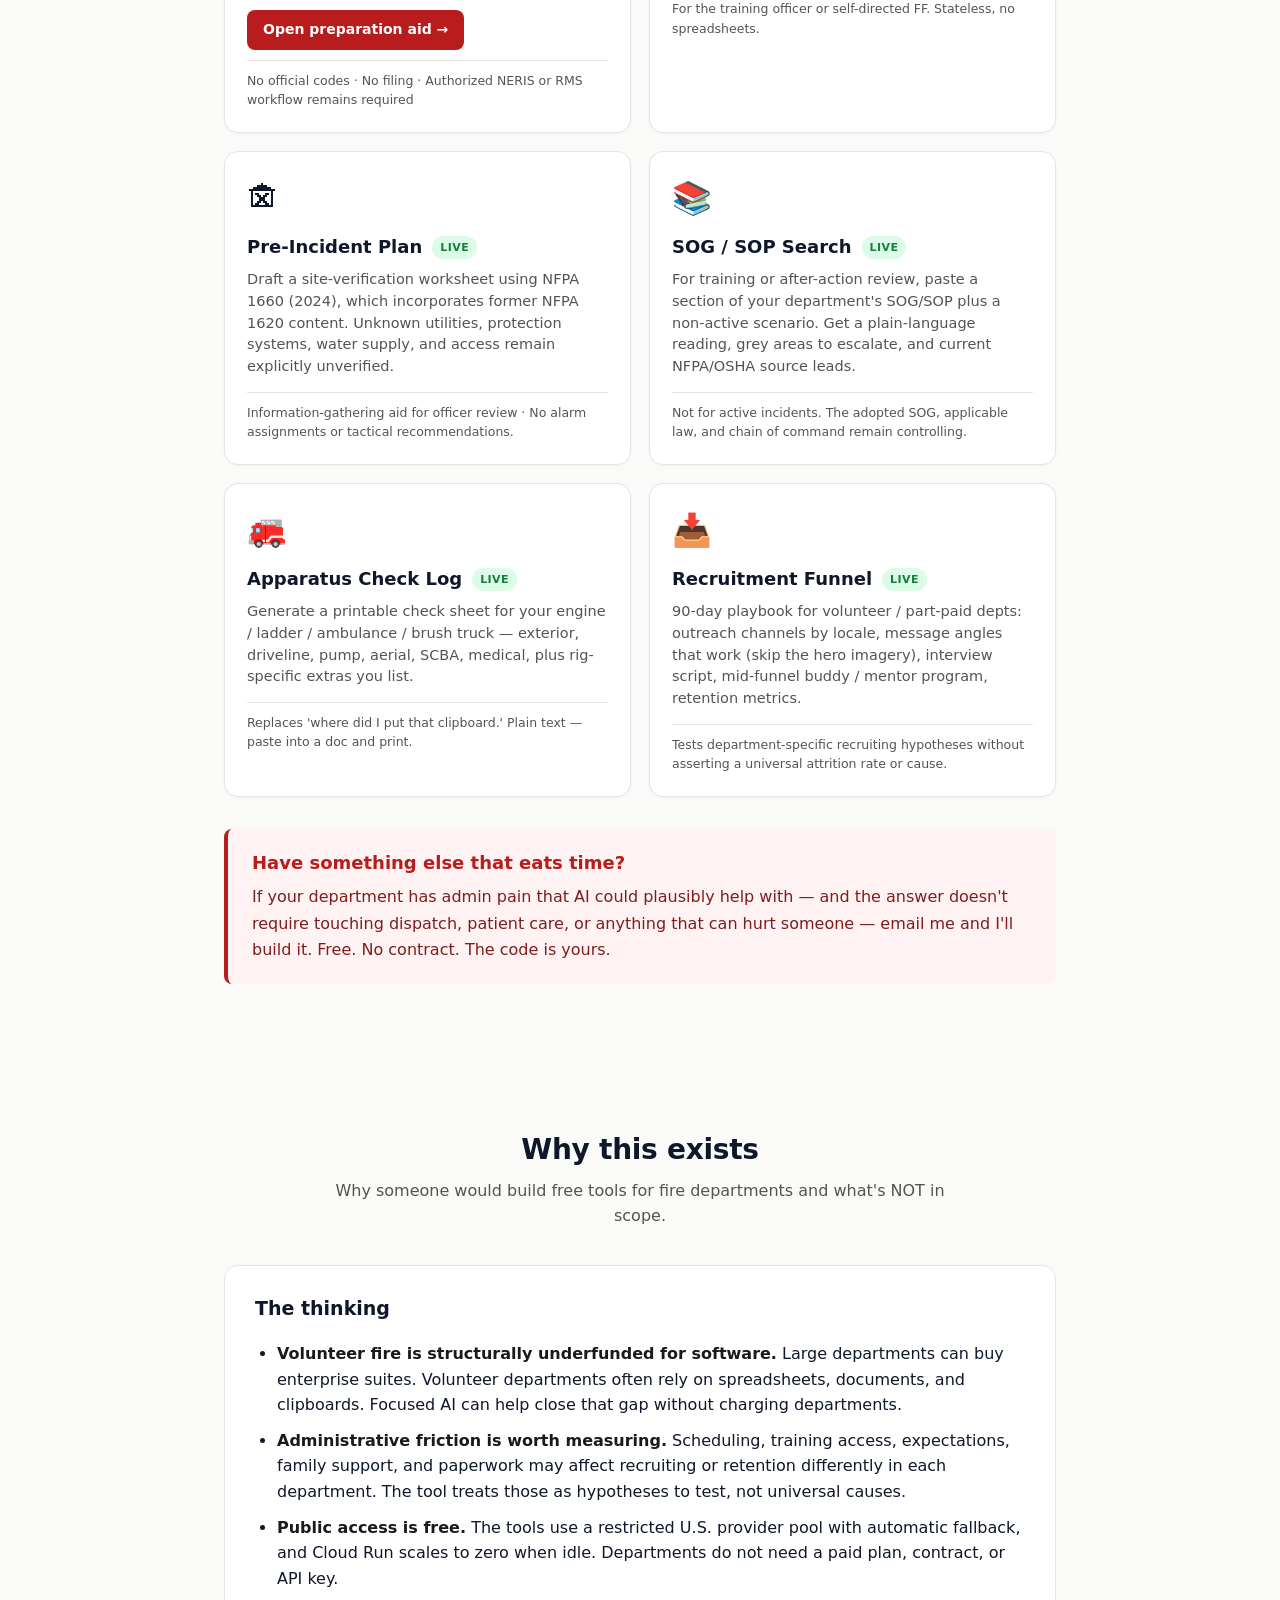
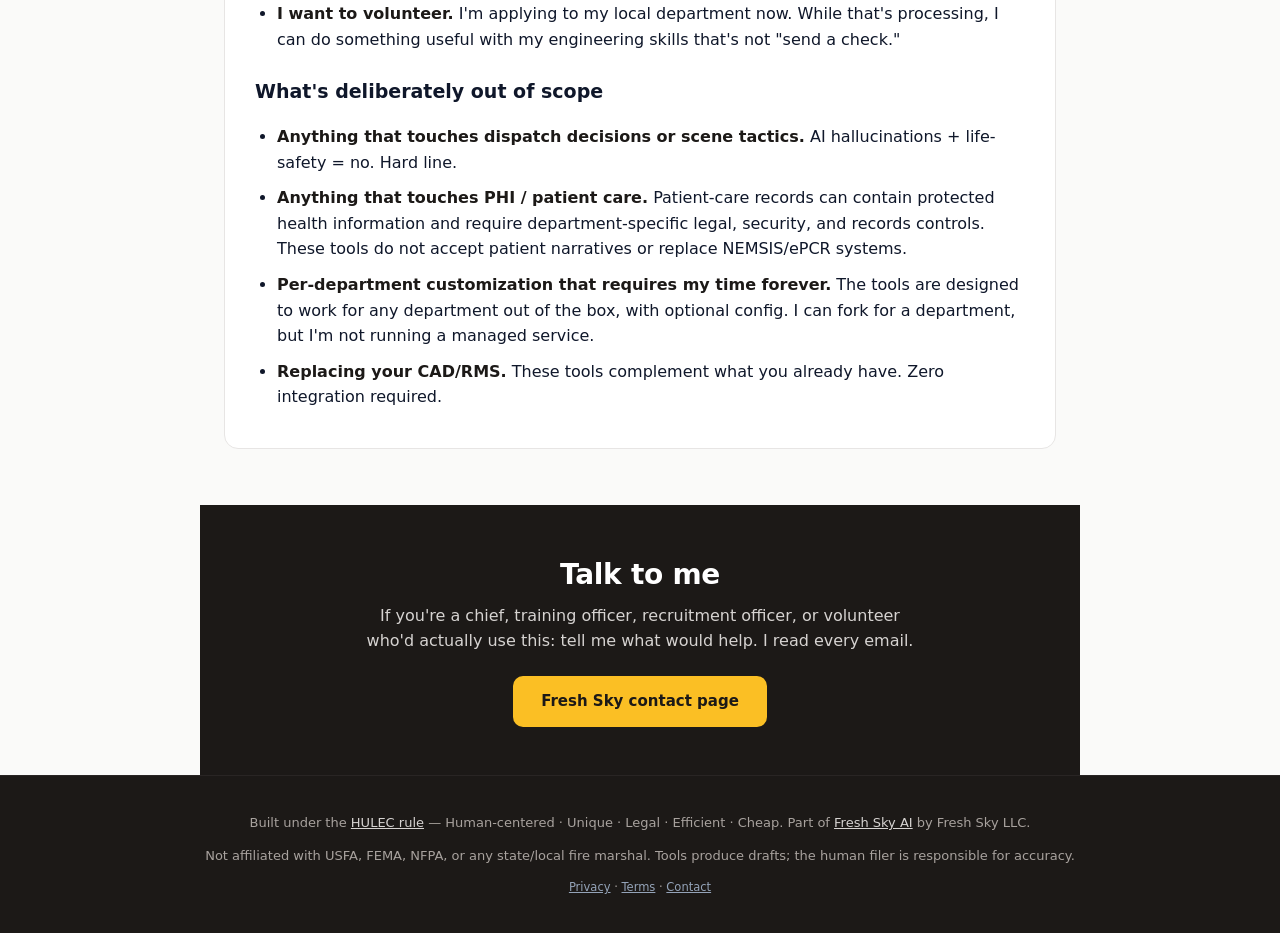
==== commit 187a1826: "Apply light civic portfolio interface" ====
--- a/templates/index.html
+++ b/templates/index.html
@@ -147,6 +147,7 @@
 /* Feature tags / category badges */
 .feature-tag,.cat-badge,.tag{background:rgba(99,102,241,0.15)!important;color:#a5b4fc!important;border:1px solid rgba(99,102,241,0.25)!important}
 </style>
+{% include '_portfolio_skin.html' %}
 </head>
 <body>
   <div class="topbar">
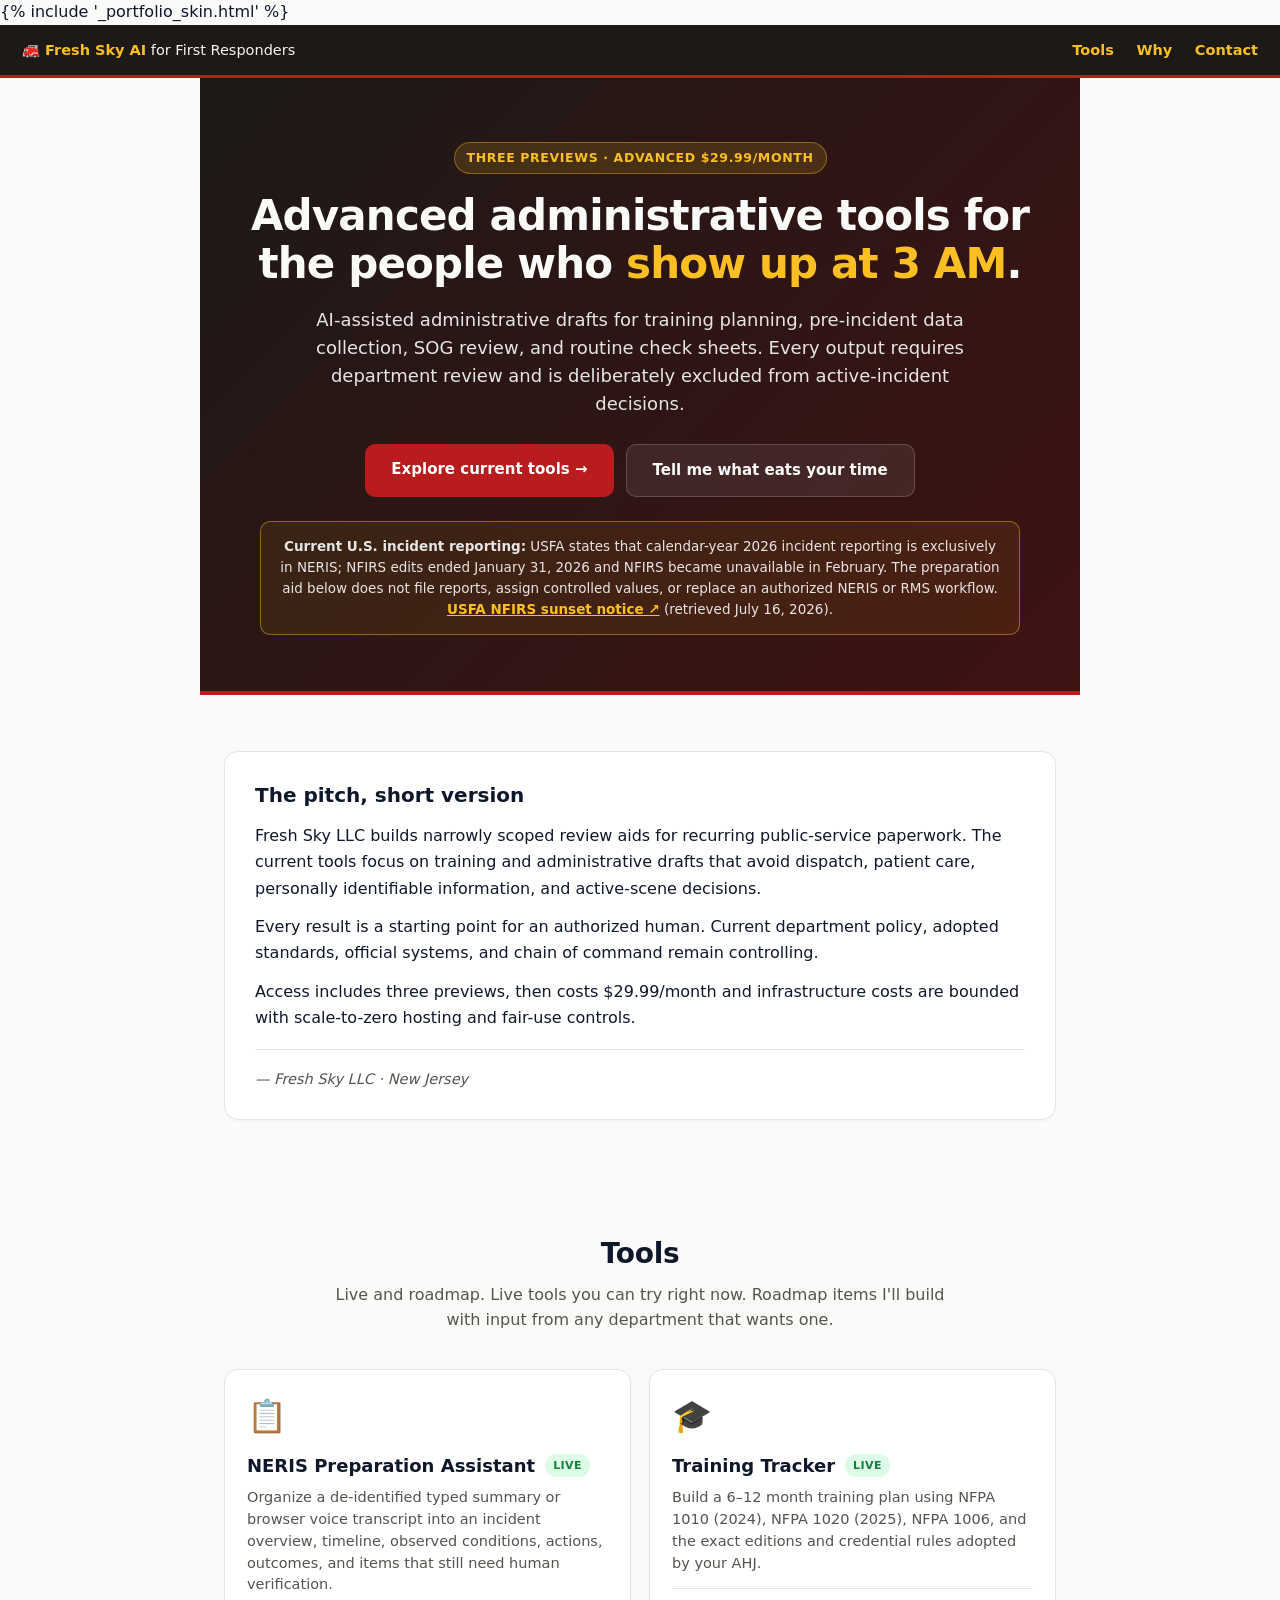
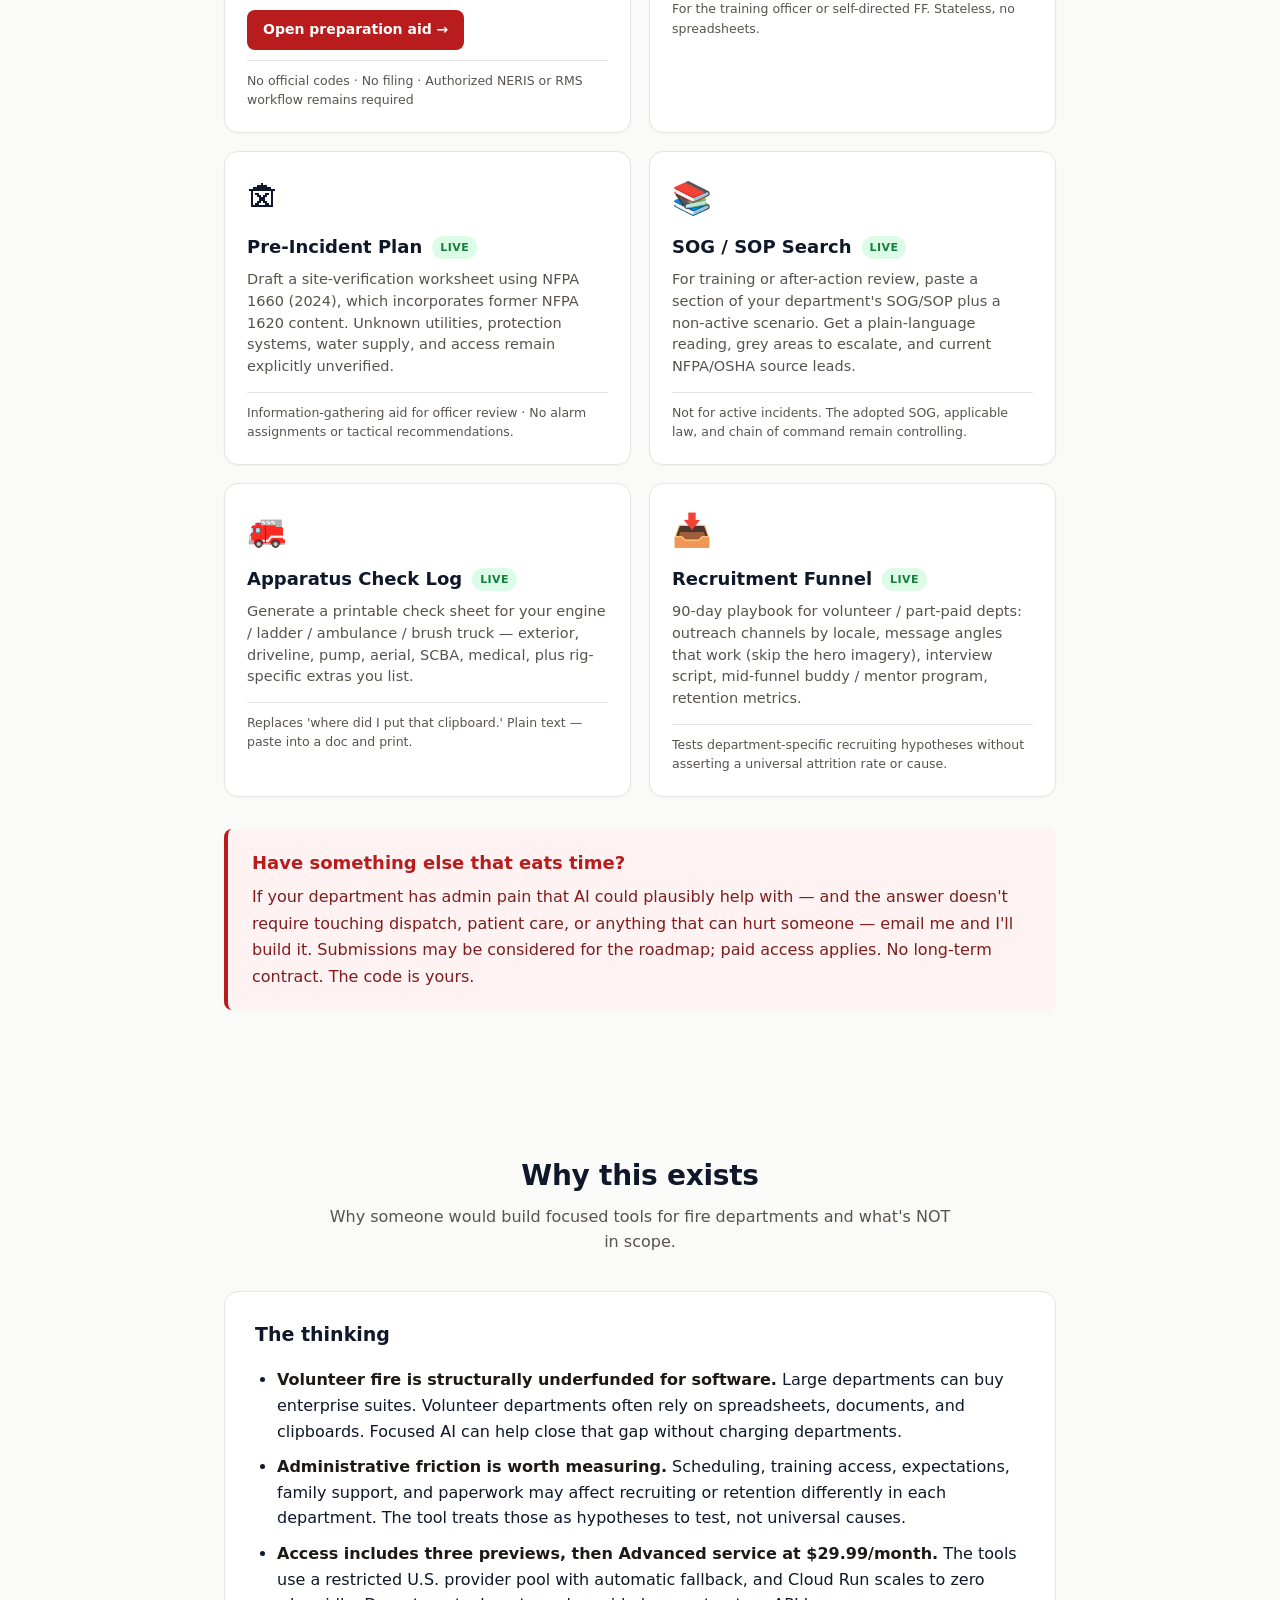
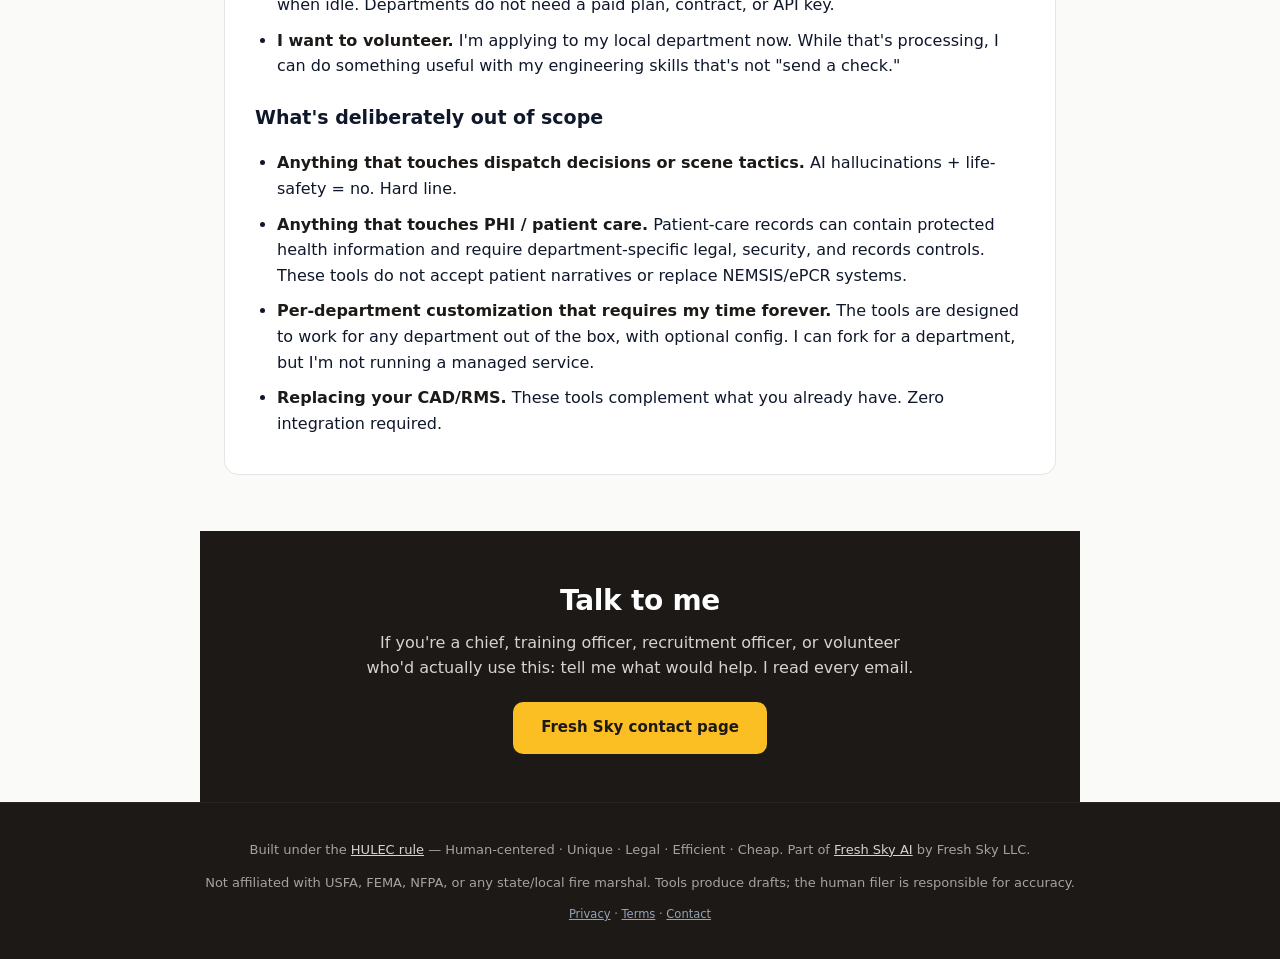
==== commit 74bb058d: "Align portfolio with monthly access" ====
--- a/templates/index.html
+++ b/templates/index.html
@@ -2,14 +2,14 @@
 <html lang="en">
 <head>
   <meta charset="UTF-8">
-  <title>Fresh Sky AI — Free administrative tools for first responders</title>
+  <title>Fresh Sky AI — Advanced administrative tools for first responders</title>
   <meta name="viewport" content="width=device-width,initial-scale=1">
-  <meta name="description" content="Free AI-assisted administrative tools for U.S. first responders: training planning, pre-incident data collection, SOG/SOP review, and check sheets. Drafts require AHJ review; never for active-incident decisions.">
+  <meta name="description" content="AI-assisted administrative tools for U.S. first responders: training planning, pre-incident data collection, SOG/SOP review, and check sheets. Drafts require AHJ review; never for active-incident decisions.">
   <meta name="robots" content="index,follow">
   <link rel="canonical" href="https://firstresponder.freshskyai.com/">
   <meta property="og:type" content="website">
-  <meta property="og:title" content="Fresh Sky AI — Free administrative tools for first responders">
-  <meta property="og:description" content="Free, bounded administrative drafting tools for U.S. first responders. No contracts, no upsell, no PHI.">
+  <meta property="og:title" content="Fresh Sky AI — Advanced administrative tools for first responders">
+  <meta property="og:description" content="Bounded administrative drafting tools for U.S. first responders. No contracts, no upsell, no PHI.">
   <meta property="og:url" content="https://firstresponder.freshskyai.com/">
   <link rel="icon" href="data:image/svg+xml,%3Csvg xmlns='http://www.w3.org/2000/svg' viewBox='0 0 100 100'%3E%3Ctext y='.9em' font-size='90'%3E🚒%3C/text%3E%3C/svg%3E">
   <style>
@@ -156,8 +156,8 @@
   </div>
 
   <section class="hero">
-    <span class="badge">Volunteer-built · Free for departments</span>
-    <h1>Free administrative tools for the people who <em>show up at 3 AM</em>.</h1>
+    <span class="badge">Three previews · Advanced $29.99/month</span>
+    <h1>Advanced administrative tools for the people who <em>show up at 3 AM</em>.</h1>
     <p class="lede">AI-assisted administrative drafts for training planning, pre-incident data collection, SOG review, and routine check sheets. Every output requires department review and is deliberately excluded from active-incident decisions.</p>
     <div class="cta-row">
       <a class="btn btn-primary" href="#tools">Explore current tools →</a>
@@ -174,7 +174,7 @@
       <h3>The pitch, short version</h3>
       <p>Fresh Sky LLC builds narrowly scoped review aids for recurring public-service paperwork. The current tools focus on training and administrative drafts that avoid dispatch, patient care, personally identifiable information, and active-scene decisions.</p>
       <p>Every result is a starting point for an authorized human. Current department policy, adopted standards, official systems, and chain of command remain controlling.</p>
-      <p>Public access remains free and infrastructure costs are bounded with scale-to-zero hosting and fair-use controls.</p>
+      <p>Access includes three previews, then costs $29.99/month and infrastructure costs are bounded with scale-to-zero hosting and fair-use controls.</p>
       <div class="signature">— Fresh Sky LLC · New Jersey</div>
     </div>
   </section>
@@ -230,20 +230,20 @@
 
     <div class="pitch">
       <h3>Have something else that eats time?</h3>
-      <p>If your department has admin pain that AI could plausibly help with — and the answer doesn't require touching dispatch, patient care, or anything that can hurt someone — email me and I'll build it. Free. No contract. The code is yours.</p>
+      <p>If your department has admin pain that AI could plausibly help with — and the answer doesn't require touching dispatch, patient care, or anything that can hurt someone — email me and I'll build it. Submissions may be considered for the roadmap; paid access applies. No long-term contract. The code is yours.</p>
     </div>
   </section>
 
   <section id="why">
     <h2 style="text-align:center;">Why this exists</h2>
-    <p class="sub">Why someone would build free tools for fire departments and what's NOT in scope.</p>
+    <p class="sub">Why someone would build focused tools for fire departments and what's NOT in scope.</p>
 
     <div class="why-list">
       <h3>The thinking</h3>
       <ul>
         <li><strong>Volunteer fire is structurally underfunded for software.</strong> Large departments can buy enterprise suites. Volunteer departments often rely on spreadsheets, documents, and clipboards. Focused AI can help close that gap without charging departments.</li>
         <li><strong>Administrative friction is worth measuring.</strong> Scheduling, training access, expectations, family support, and paperwork may affect recruiting or retention differently in each department. The tool treats those as hypotheses to test, not universal causes.</li>
-        <li><strong>Public access is free.</strong> The tools use a restricted U.S. provider pool with automatic fallback, and Cloud Run scales to zero when idle. Departments do not need a paid plan, contract, or API key.</li>
+        <li><strong>Access includes three previews, then Advanced service at $29.99/month.</strong> The tools use a restricted U.S. provider pool with automatic fallback, and Cloud Run scales to zero when idle. Departments do not need a paid plan, contract, or API key.</li>
         <li><strong>I want to volunteer.</strong> I'm applying to my local department now. While that's processing, I can do something useful with my engineering skills that's not "send a check."</li>
       </ul>
       <h3 style="margin-top:24px;">What's deliberately out of scope</h3>
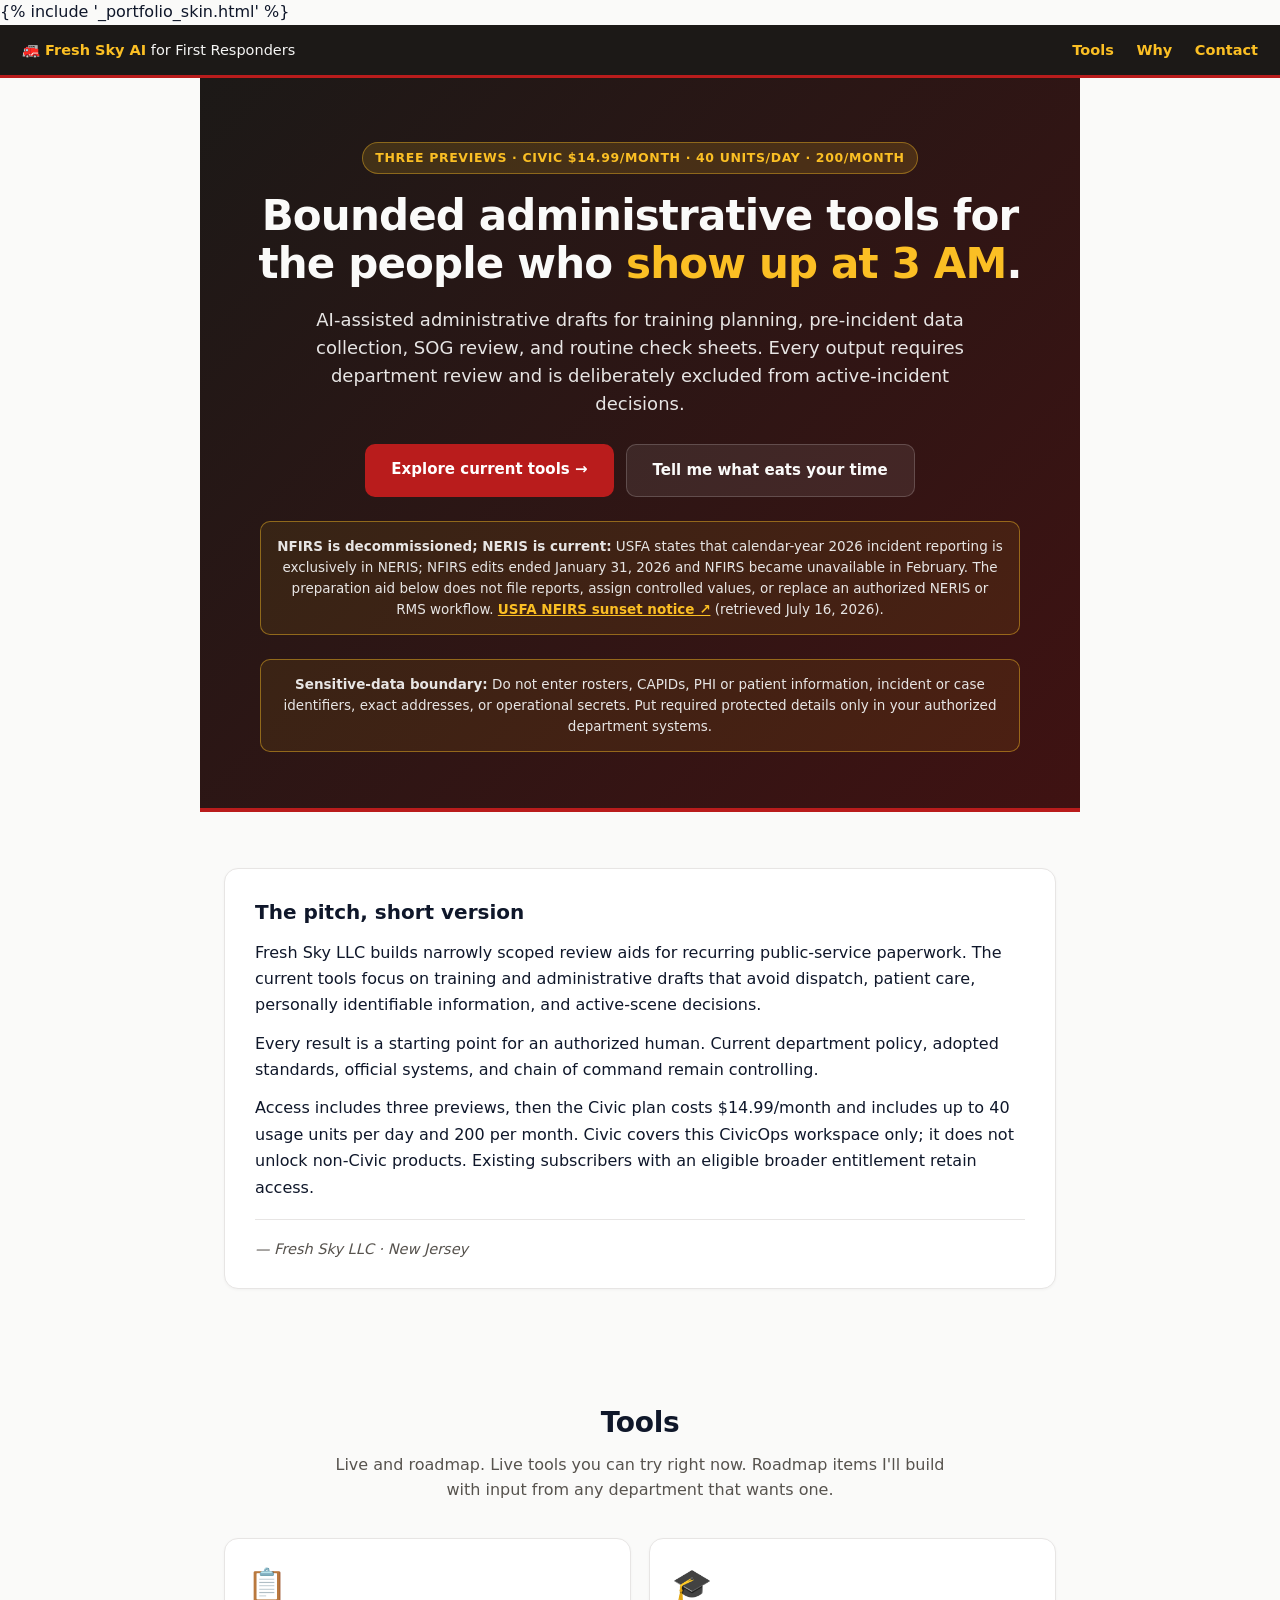
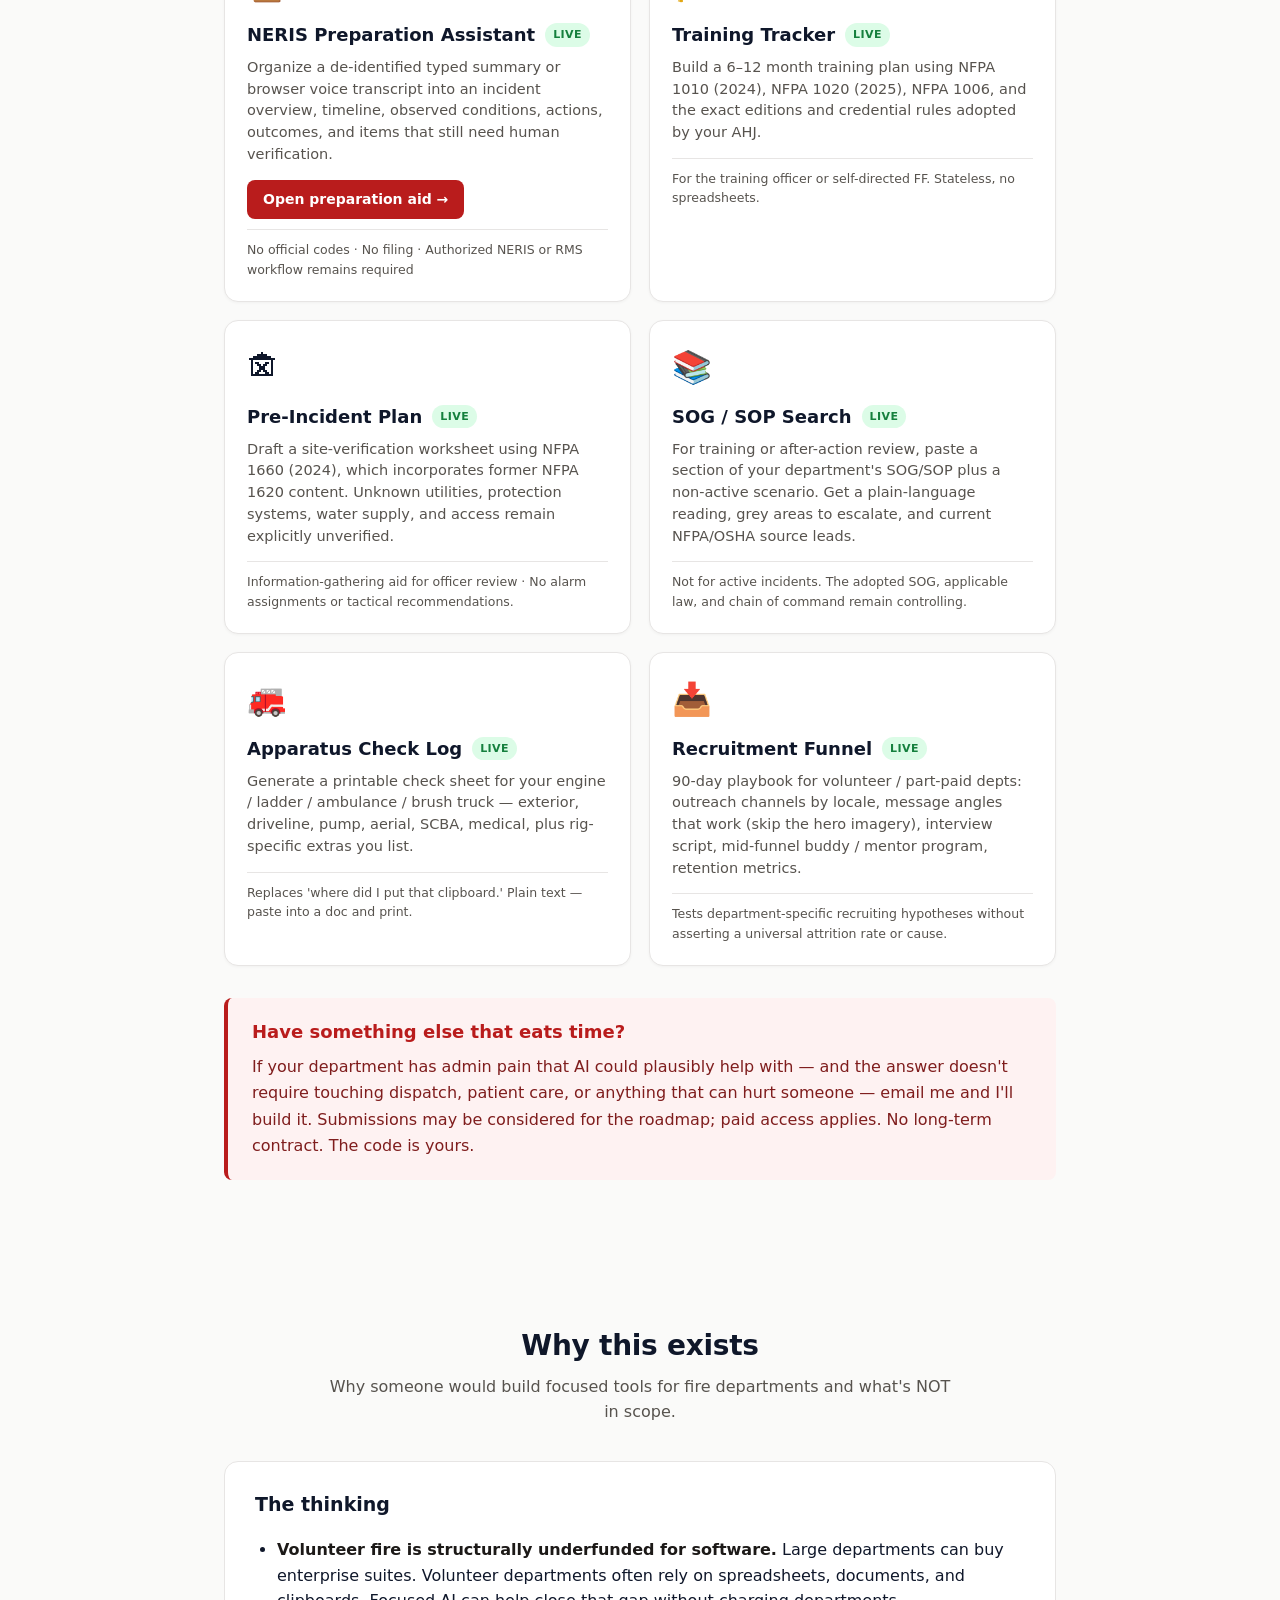
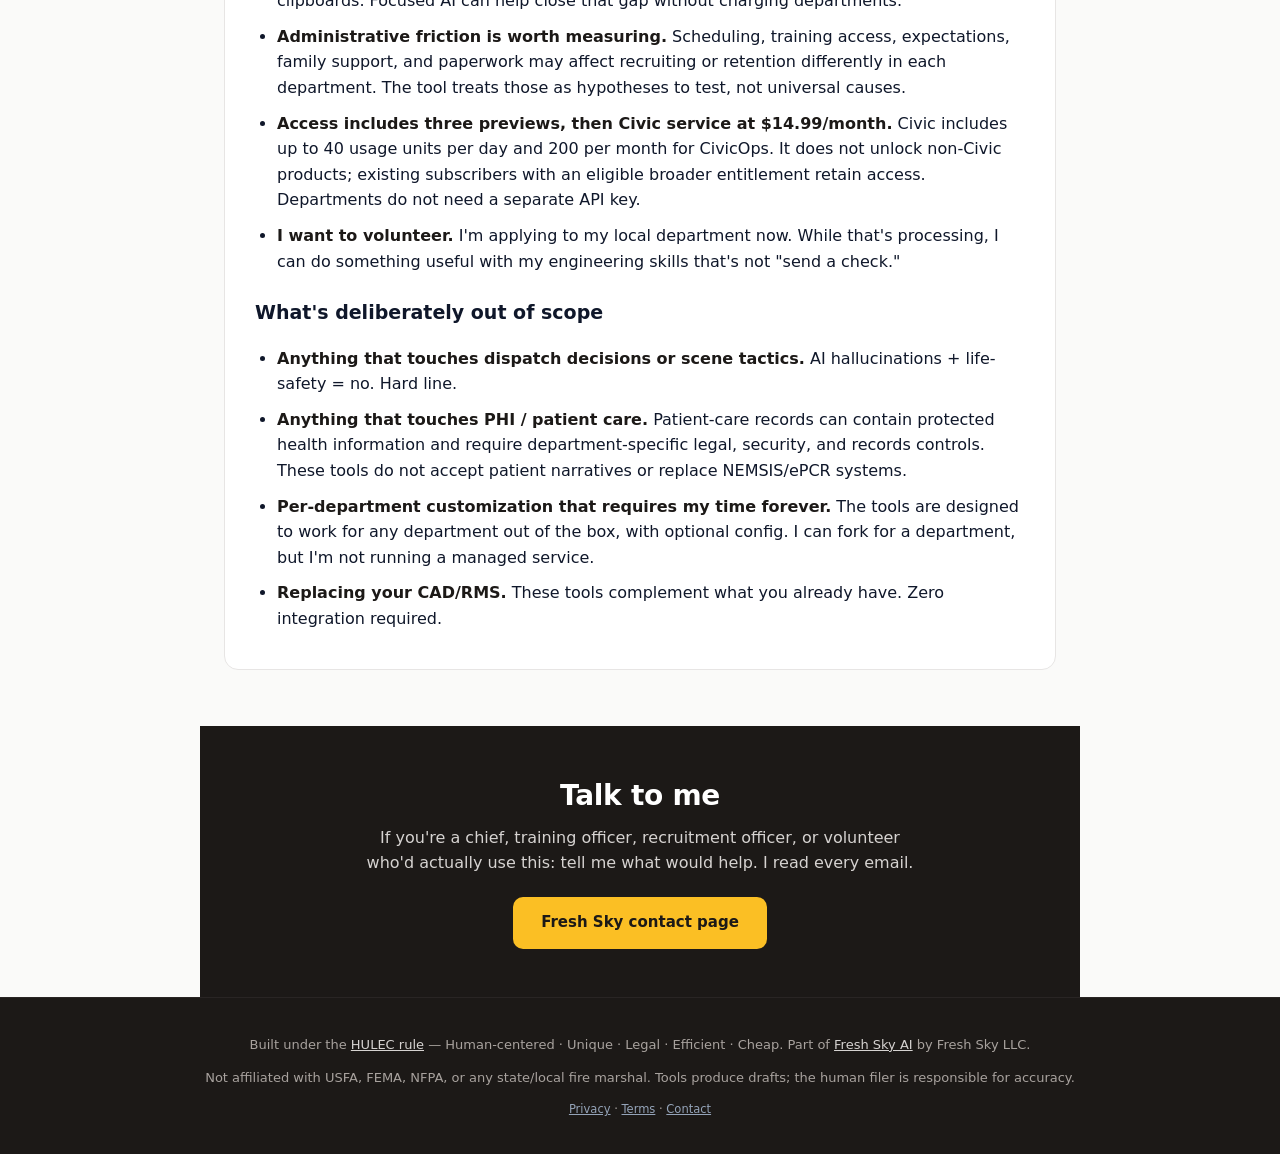
==== commit 067ccaf6: "Align first responder Civic pricing and safety" ====
--- a/templates/index.html
+++ b/templates/index.html
@@ -2,13 +2,13 @@
 <html lang="en">
 <head>
   <meta charset="UTF-8">
-  <title>Fresh Sky AI — Advanced administrative tools for first responders</title>
+  <title>Fresh Sky AI — Civic administrative tools for first responders</title>
   <meta name="viewport" content="width=device-width,initial-scale=1">
   <meta name="description" content="AI-assisted administrative tools for U.S. first responders: training planning, pre-incident data collection, SOG/SOP review, and check sheets. Drafts require AHJ review; never for active-incident decisions.">
   <meta name="robots" content="index,follow">
   <link rel="canonical" href="https://firstresponder.freshskyai.com/">
   <meta property="og:type" content="website">
-  <meta property="og:title" content="Fresh Sky AI — Advanced administrative tools for first responders">
+  <meta property="og:title" content="Fresh Sky AI — Civic administrative tools for first responders">
   <meta property="og:description" content="Bounded administrative drafting tools for U.S. first responders. No contracts, no upsell, no PHI.">
   <meta property="og:url" content="https://firstresponder.freshskyai.com/">
   <link rel="icon" href="data:image/svg+xml,%3Csvg xmlns='http://www.w3.org/2000/svg' viewBox='0 0 100 100'%3E%3Ctext y='.9em' font-size='90'%3E🚒%3C/text%3E%3C/svg%3E">
@@ -156,16 +156,19 @@
   </div>
 
   <section class="hero">
-    <span class="badge">Three previews · Advanced $29.99/month</span>
-    <h1>Advanced administrative tools for the people who <em>show up at 3 AM</em>.</h1>
+    <span class="badge">Three previews · Civic $14.99/month · 40 units/day · 200/month</span>
+    <h1>Bounded administrative tools for the people who <em>show up at 3 AM</em>.</h1>
     <p class="lede">AI-assisted administrative drafts for training planning, pre-incident data collection, SOG review, and routine check sheets. Every output requires department review and is deliberately excluded from active-incident decisions.</p>
     <div class="cta-row">
       <a class="btn btn-primary" href="#tools">Explore current tools →</a>
       <a class="btn btn-ghost" href="https://www.freshskyai.com/contact" target="_blank" rel="noopener">Tell me what eats your time</a>
     </div>
     <div class="source-notice">
-      <strong>Current U.S. incident reporting:</strong> USFA states that calendar-year 2026 incident reporting is exclusively in NERIS; NFIRS edits ended January 31, 2026 and NFIRS became unavailable in February. The preparation aid below does not file reports, assign controlled values, or replace an authorized NERIS or RMS workflow.
+      <strong>NFIRS is decommissioned; NERIS is current:</strong> USFA states that calendar-year 2026 incident reporting is exclusively in NERIS; NFIRS edits ended January 31, 2026 and NFIRS became unavailable in February. The preparation aid below does not file reports, assign controlled values, or replace an authorized NERIS or RMS workflow.
       <a href="https://www.usfa.fema.gov/nfirs/sunset/" target="_blank" rel="noopener">USFA NFIRS sunset notice ↗</a> (retrieved July 16, 2026).
+    </div>
+    <div class="source-notice">
+      <strong>Sensitive-data boundary:</strong> Do not enter rosters, CAPIDs, PHI or patient information, incident or case identifiers, exact addresses, or operational secrets. Put required protected details only in your authorized department systems.
     </div>
   </section>
 
@@ -174,7 +177,7 @@
       <h3>The pitch, short version</h3>
       <p>Fresh Sky LLC builds narrowly scoped review aids for recurring public-service paperwork. The current tools focus on training and administrative drafts that avoid dispatch, patient care, personally identifiable information, and active-scene decisions.</p>
       <p>Every result is a starting point for an authorized human. Current department policy, adopted standards, official systems, and chain of command remain controlling.</p>
-      <p>Access includes three previews, then costs $29.99/month and infrastructure costs are bounded with scale-to-zero hosting and fair-use controls.</p>
+      <p>Access includes three previews, then the Civic plan costs $14.99/month and includes up to 40 usage units per day and 200 per month. Civic covers this CivicOps workspace only; it does not unlock non-Civic products. Existing subscribers with an eligible broader entitlement retain access.</p>
       <div class="signature">— Fresh Sky LLC · New Jersey</div>
     </div>
   </section>
@@ -243,7 +246,7 @@
       <ul>
         <li><strong>Volunteer fire is structurally underfunded for software.</strong> Large departments can buy enterprise suites. Volunteer departments often rely on spreadsheets, documents, and clipboards. Focused AI can help close that gap without charging departments.</li>
         <li><strong>Administrative friction is worth measuring.</strong> Scheduling, training access, expectations, family support, and paperwork may affect recruiting or retention differently in each department. The tool treats those as hypotheses to test, not universal causes.</li>
-        <li><strong>Access includes three previews, then Advanced service at $29.99/month.</strong> The tools use a restricted U.S. provider pool with automatic fallback, and Cloud Run scales to zero when idle. Departments do not need a paid plan, contract, or API key.</li>
+        <li><strong>Access includes three previews, then Civic service at $14.99/month.</strong> Civic includes up to 40 usage units per day and 200 per month for CivicOps. It does not unlock non-Civic products; existing subscribers with an eligible broader entitlement retain access. Departments do not need a separate API key.</li>
         <li><strong>I want to volunteer.</strong> I'm applying to my local department now. While that's processing, I can do something useful with my engineering skills that's not "send a check."</li>
       </ul>
       <h3 style="margin-top:24px;">What's deliberately out of scope</h3>
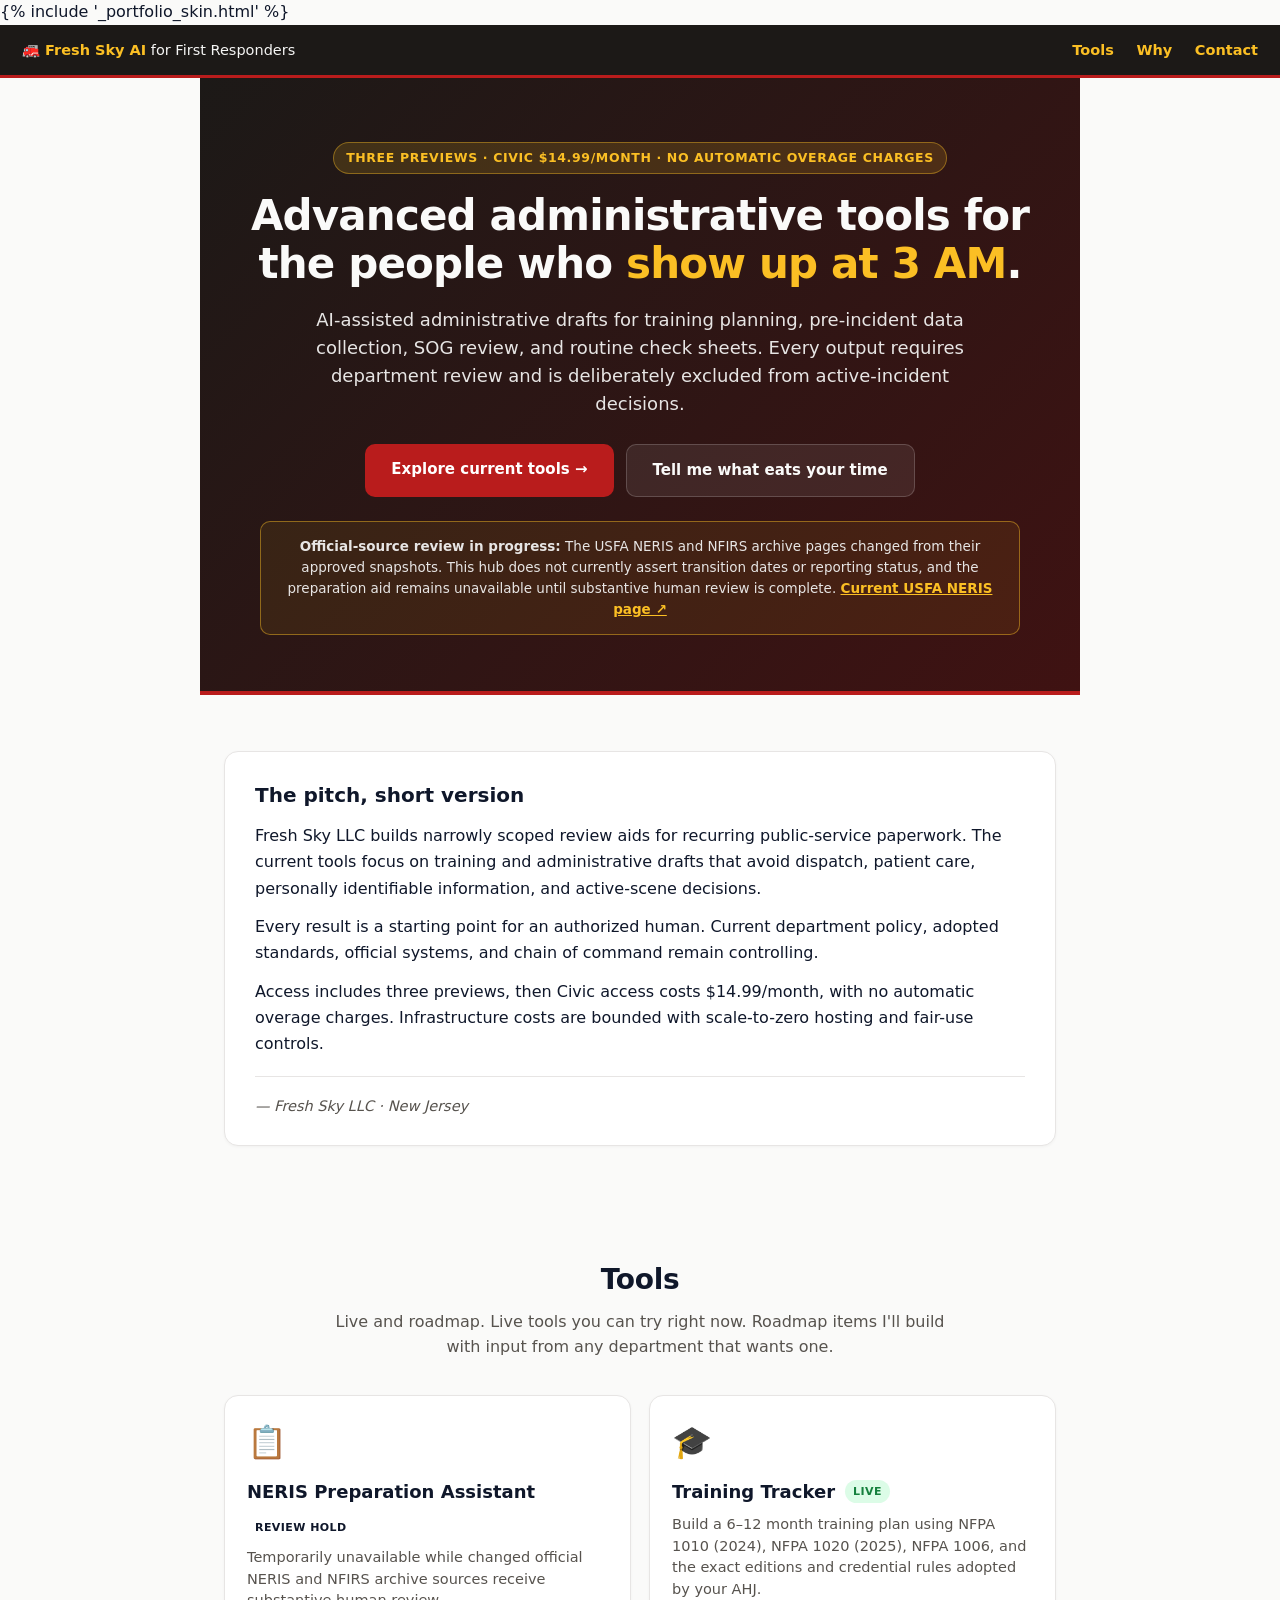
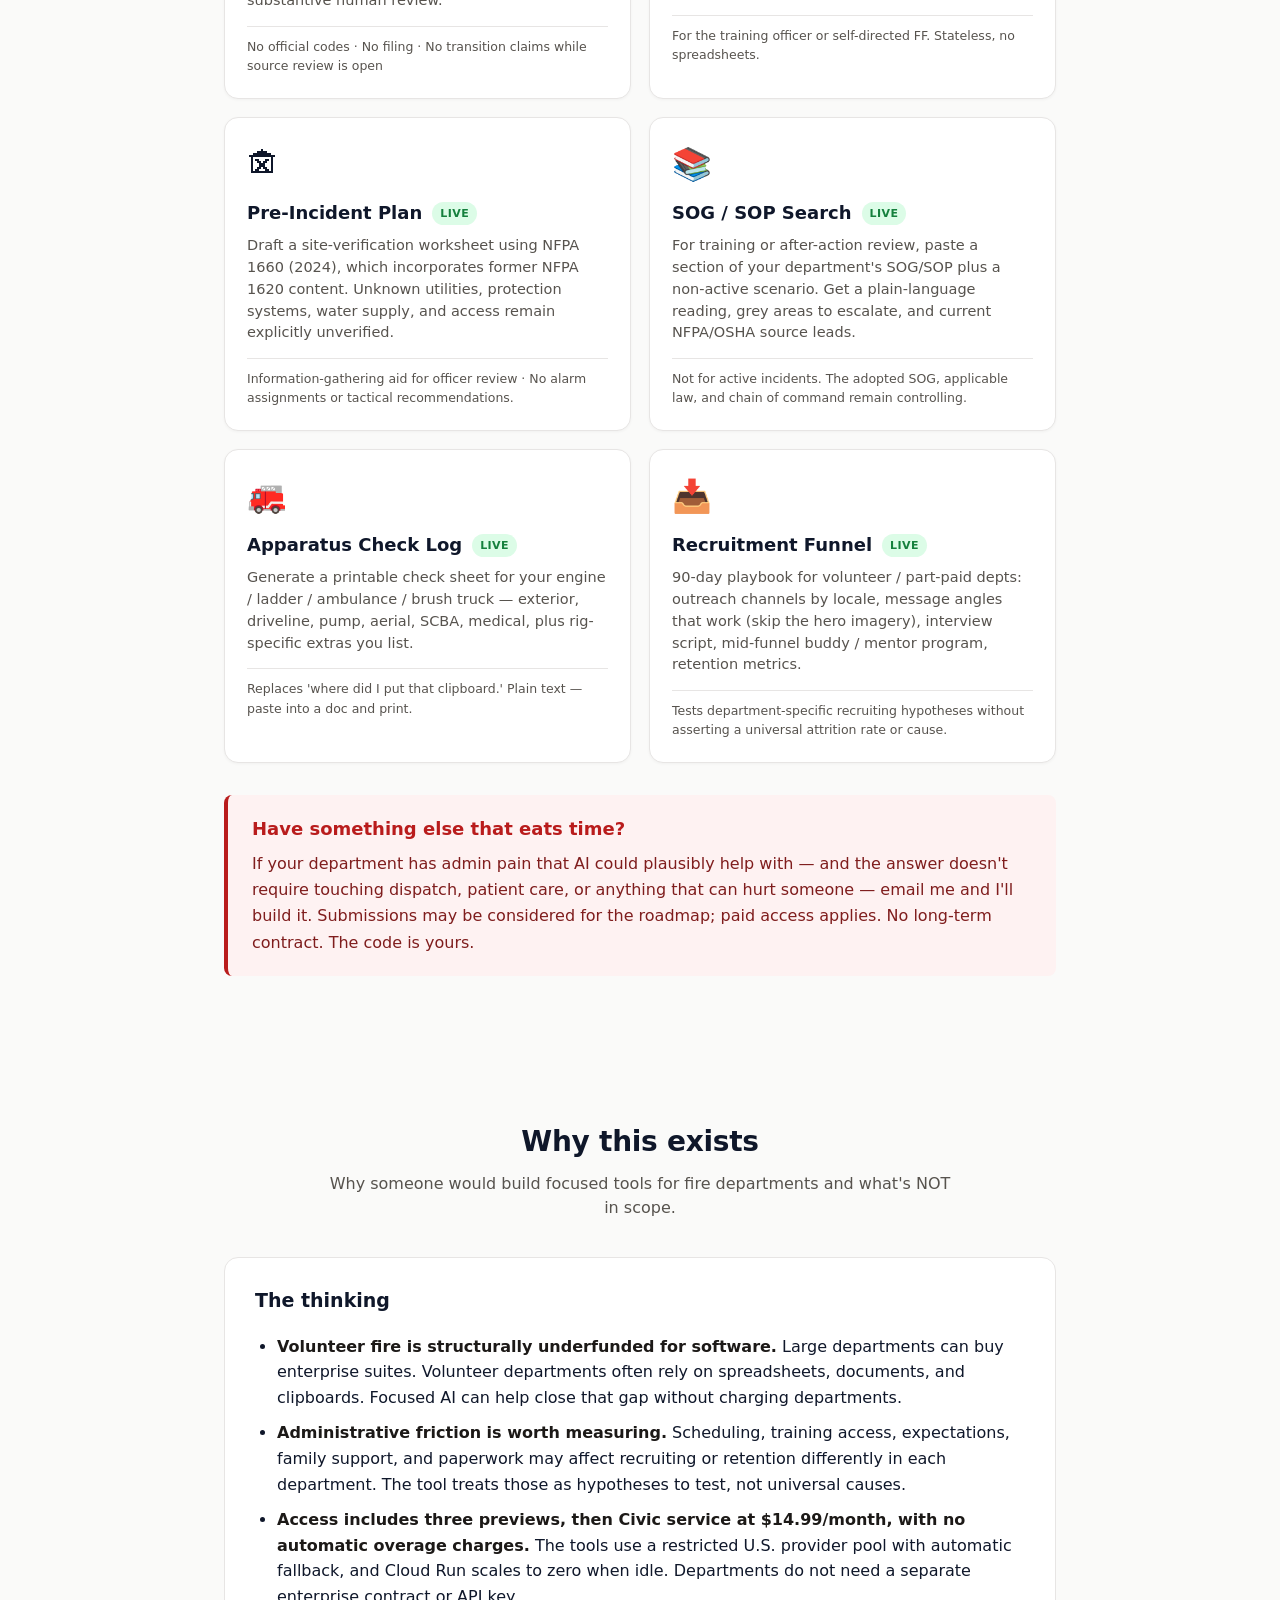
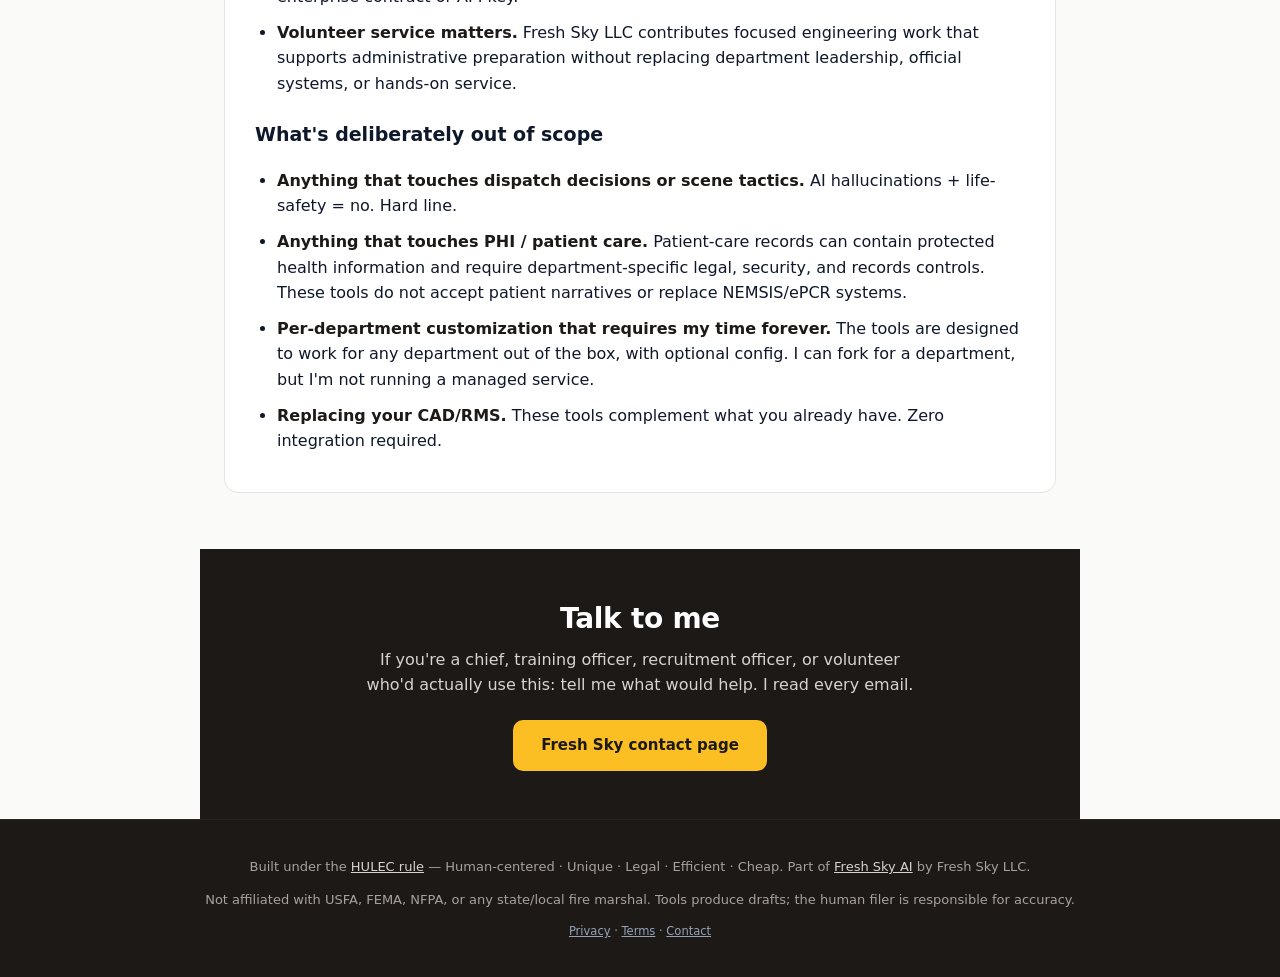
==== commit 32102343: "Align First Responder Civic access and identity-neutral copy" ====
--- a/templates/index.html
+++ b/templates/index.html
@@ -2,13 +2,13 @@
 <html lang="en">
 <head>
   <meta charset="UTF-8">
-  <title>Fresh Sky AI — Civic administrative tools for first responders</title>
+  <title>Fresh Sky AI — Advanced administrative tools for first responders</title>
   <meta name="viewport" content="width=device-width,initial-scale=1">
   <meta name="description" content="AI-assisted administrative tools for U.S. first responders: training planning, pre-incident data collection, SOG/SOP review, and check sheets. Drafts require AHJ review; never for active-incident decisions.">
   <meta name="robots" content="index,follow">
   <link rel="canonical" href="https://firstresponder.freshskyai.com/">
   <meta property="og:type" content="website">
-  <meta property="og:title" content="Fresh Sky AI — Civic administrative tools for first responders">
+  <meta property="og:title" content="Fresh Sky AI — Advanced administrative tools for first responders">
   <meta property="og:description" content="Bounded administrative drafting tools for U.S. first responders. No contracts, no upsell, no PHI.">
   <meta property="og:url" content="https://firstresponder.freshskyai.com/">
   <link rel="icon" href="data:image/svg+xml,%3Csvg xmlns='http://www.w3.org/2000/svg' viewBox='0 0 100 100'%3E%3Ctext y='.9em' font-size='90'%3E🚒%3C/text%3E%3C/svg%3E">
@@ -150,25 +150,24 @@
 {% include '_portfolio_skin.html' %}
 </head>
 <body>
-  <div class="topbar">
+  <nav class="topbar" aria-label="Primary navigation">
     <span><strong>🚒 Fresh Sky AI</strong> for First Responders</span>
     <span><a href="#tools">Tools</a> <a href="#why">Why</a> <a href="https://www.freshskyai.com/contact" target="_blank" rel="noopener">Contact</a></span>
-  </div>
+  </nav>
+
+  <main>
 
   <section class="hero">
-    <span class="badge">Three previews · Civic $14.99/month · 40 units/day · 200/month</span>
-    <h1>Bounded administrative tools for the people who <em>show up at 3 AM</em>.</h1>
+    <span class="badge">Three previews · Civic $14.99/month · No automatic overage charges</span>
+    <h1>Advanced administrative tools for the people who <em>show up at 3 AM</em>.</h1>
     <p class="lede">AI-assisted administrative drafts for training planning, pre-incident data collection, SOG review, and routine check sheets. Every output requires department review and is deliberately excluded from active-incident decisions.</p>
     <div class="cta-row">
       <a class="btn btn-primary" href="#tools">Explore current tools →</a>
       <a class="btn btn-ghost" href="https://www.freshskyai.com/contact" target="_blank" rel="noopener">Tell me what eats your time</a>
     </div>
     <div class="source-notice">
-      <strong>NFIRS is decommissioned; NERIS is current:</strong> USFA states that calendar-year 2026 incident reporting is exclusively in NERIS; NFIRS edits ended January 31, 2026 and NFIRS became unavailable in February. The preparation aid below does not file reports, assign controlled values, or replace an authorized NERIS or RMS workflow.
-      <a href="https://www.usfa.fema.gov/nfirs/sunset/" target="_blank" rel="noopener">USFA NFIRS sunset notice ↗</a> (retrieved July 16, 2026).
-    </div>
-    <div class="source-notice">
-      <strong>Sensitive-data boundary:</strong> Do not enter rosters, CAPIDs, PHI or patient information, incident or case identifiers, exact addresses, or operational secrets. Put required protected details only in your authorized department systems.
+      <strong>Official-source review in progress:</strong> The USFA NERIS and NFIRS archive pages changed from their approved snapshots. This hub does not currently assert transition dates or reporting status, and the preparation aid remains unavailable until substantive human review is complete.
+      <a href="https://www.usfa.fema.gov/neris/" target="_blank" rel="noopener">Current USFA NERIS page ↗</a>
     </div>
   </section>
 
@@ -177,7 +176,7 @@
       <h3>The pitch, short version</h3>
       <p>Fresh Sky LLC builds narrowly scoped review aids for recurring public-service paperwork. The current tools focus on training and administrative drafts that avoid dispatch, patient care, personally identifiable information, and active-scene decisions.</p>
       <p>Every result is a starting point for an authorized human. Current department policy, adopted standards, official systems, and chain of command remain controlling.</p>
-      <p>Access includes three previews, then the Civic plan costs $14.99/month and includes up to 40 usage units per day and 200 per month. Civic covers this CivicOps workspace only; it does not unlock non-Civic products. Existing subscribers with an eligible broader entitlement retain access.</p>
+      <p>Access includes three previews, then Civic access costs $14.99/month, with no automatic overage charges. Infrastructure costs are bounded with scale-to-zero hosting and fair-use controls.</p>
       <div class="signature">— Fresh Sky LLC · New Jersey</div>
     </div>
   </section>
@@ -189,10 +188,9 @@
     <div class="tools">
       <div class="tool">
         <div class="icon">📋</div>
-        <h3>NERIS Preparation Assistant <span class="pill live">Live</span></h3>
-        <p>Organize a de-identified typed summary or browser voice transcript into an incident overview, timeline, observed conditions, actions, outcomes, and items that still need human verification.</p>
-        <a class="try" href="https://nfirs.freshskyai.com" target="_blank" rel="noopener">Open preparation aid →</a>
-        <div class="why">No official codes · No filing · Authorized NERIS or RMS workflow remains required</div>
+        <h3>NERIS Preparation Assistant <span class="pill">Review hold</span></h3>
+        <p>Temporarily unavailable while changed official NERIS and NFIRS archive sources receive substantive human review.</p>
+        <div class="why">No official codes · No filing · No transition claims while source review is open</div>
       </div>
 
       <a class="tool" href="/tools/training-tracker">
@@ -246,8 +244,8 @@
       <ul>
         <li><strong>Volunteer fire is structurally underfunded for software.</strong> Large departments can buy enterprise suites. Volunteer departments often rely on spreadsheets, documents, and clipboards. Focused AI can help close that gap without charging departments.</li>
         <li><strong>Administrative friction is worth measuring.</strong> Scheduling, training access, expectations, family support, and paperwork may affect recruiting or retention differently in each department. The tool treats those as hypotheses to test, not universal causes.</li>
-        <li><strong>Access includes three previews, then Civic service at $14.99/month.</strong> Civic includes up to 40 usage units per day and 200 per month for CivicOps. It does not unlock non-Civic products; existing subscribers with an eligible broader entitlement retain access. Departments do not need a separate API key.</li>
-        <li><strong>I want to volunteer.</strong> I'm applying to my local department now. While that's processing, I can do something useful with my engineering skills that's not "send a check."</li>
+        <li><strong>Access includes three previews, then Civic service at $14.99/month, with no automatic overage charges.</strong> The tools use a restricted U.S. provider pool with automatic fallback, and Cloud Run scales to zero when idle. Departments do not need a separate enterprise contract or API key.</li>
+        <li><strong>Volunteer service matters.</strong> Fresh Sky LLC contributes focused engineering work that supports administrative preparation without replacing department leadership, official systems, or hands-on service.</li>
       </ul>
       <h3 style="margin-top:24px;">What's deliberately out of scope</h3>
       <ul>
@@ -265,6 +263,8 @@
     <a class="email" href="https://www.freshskyai.com/contact" target="_blank" rel="noopener">Fresh Sky contact page</a>
   </section>
 
+  </main>
+
   <footer>
     <p>Built under the <a href="https://www.freshskyai.com/#hulec" target="_blank" rel="noopener">HULEC rule</a> — Human-centered · Unique · Legal · Efficient · Cheap. Part of <a href="https://www.freshskyai.com" target="_blank" rel="noopener">Fresh Sky AI</a> by Fresh Sky LLC.</p>
     <p>Not affiliated with USFA, FEMA, NFPA, or any state/local fire marshal. Tools produce drafts; the human filer is responsible for accuracy.</p>
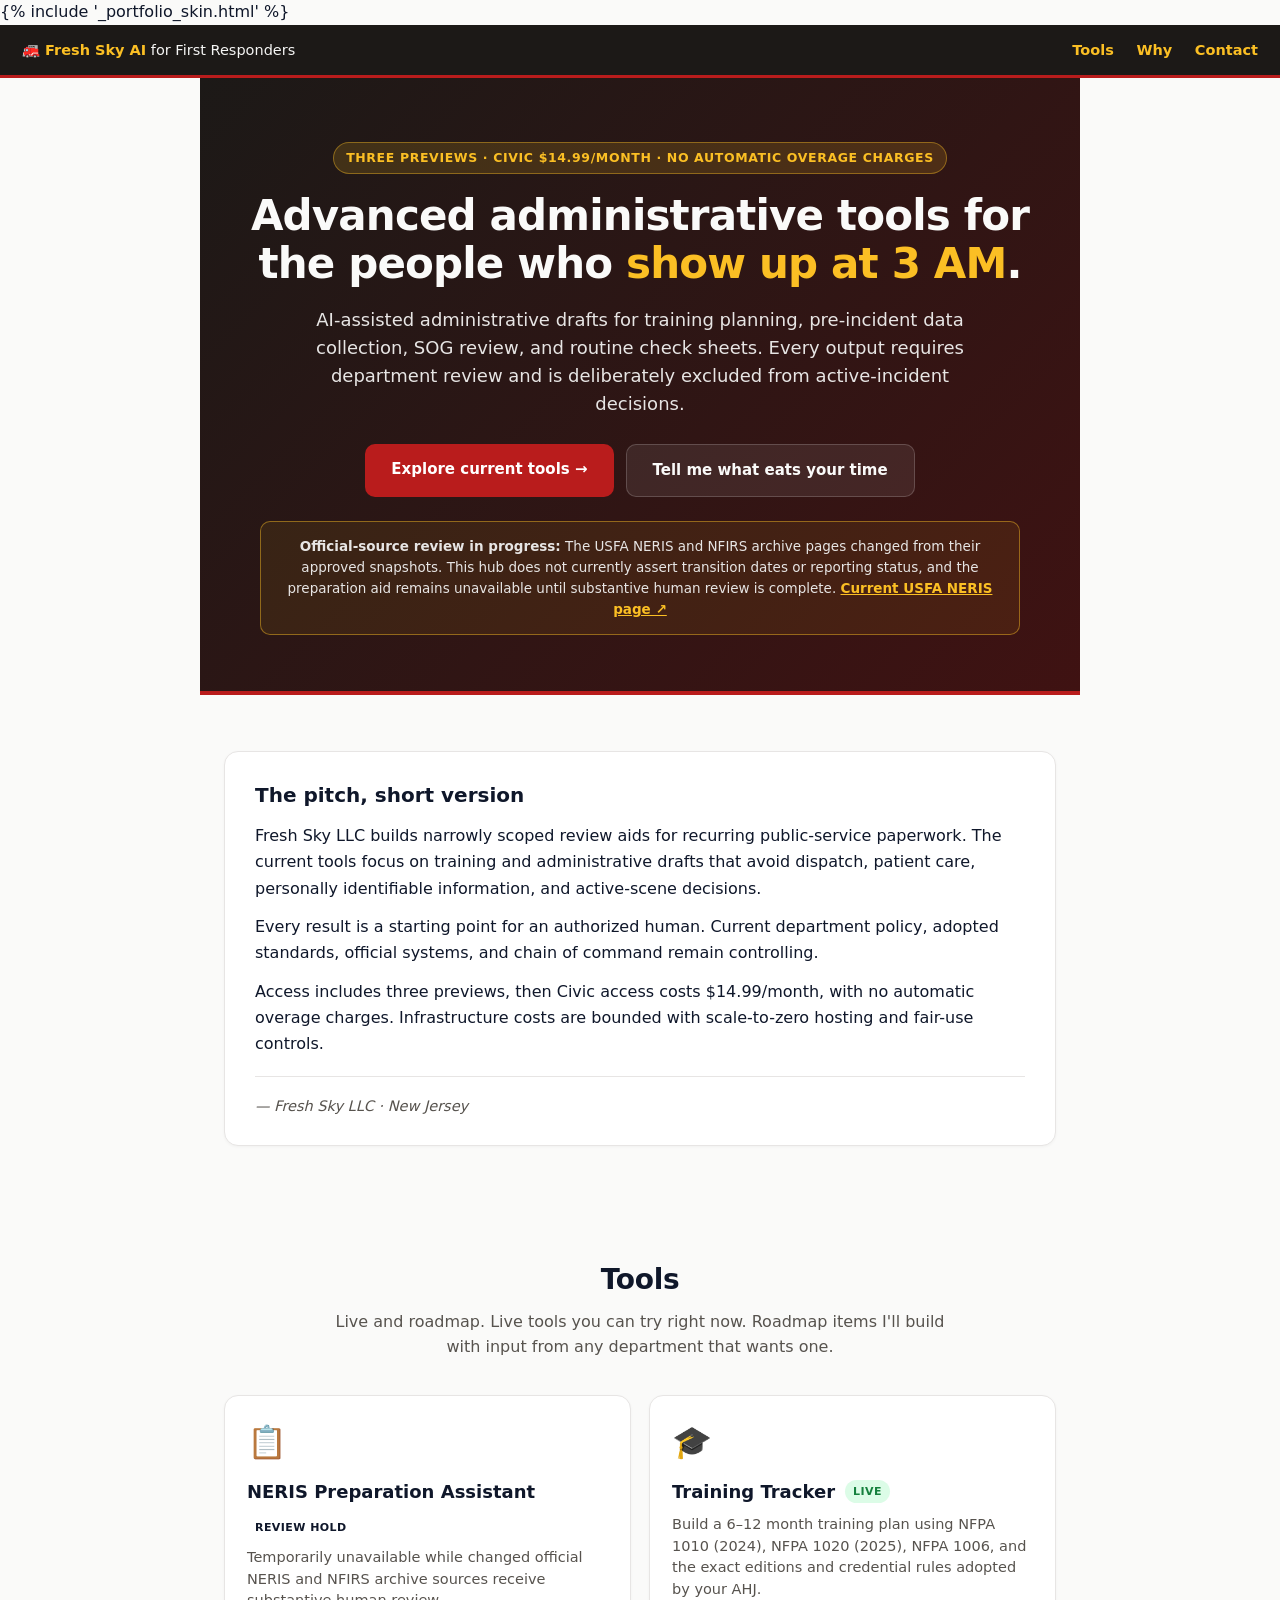
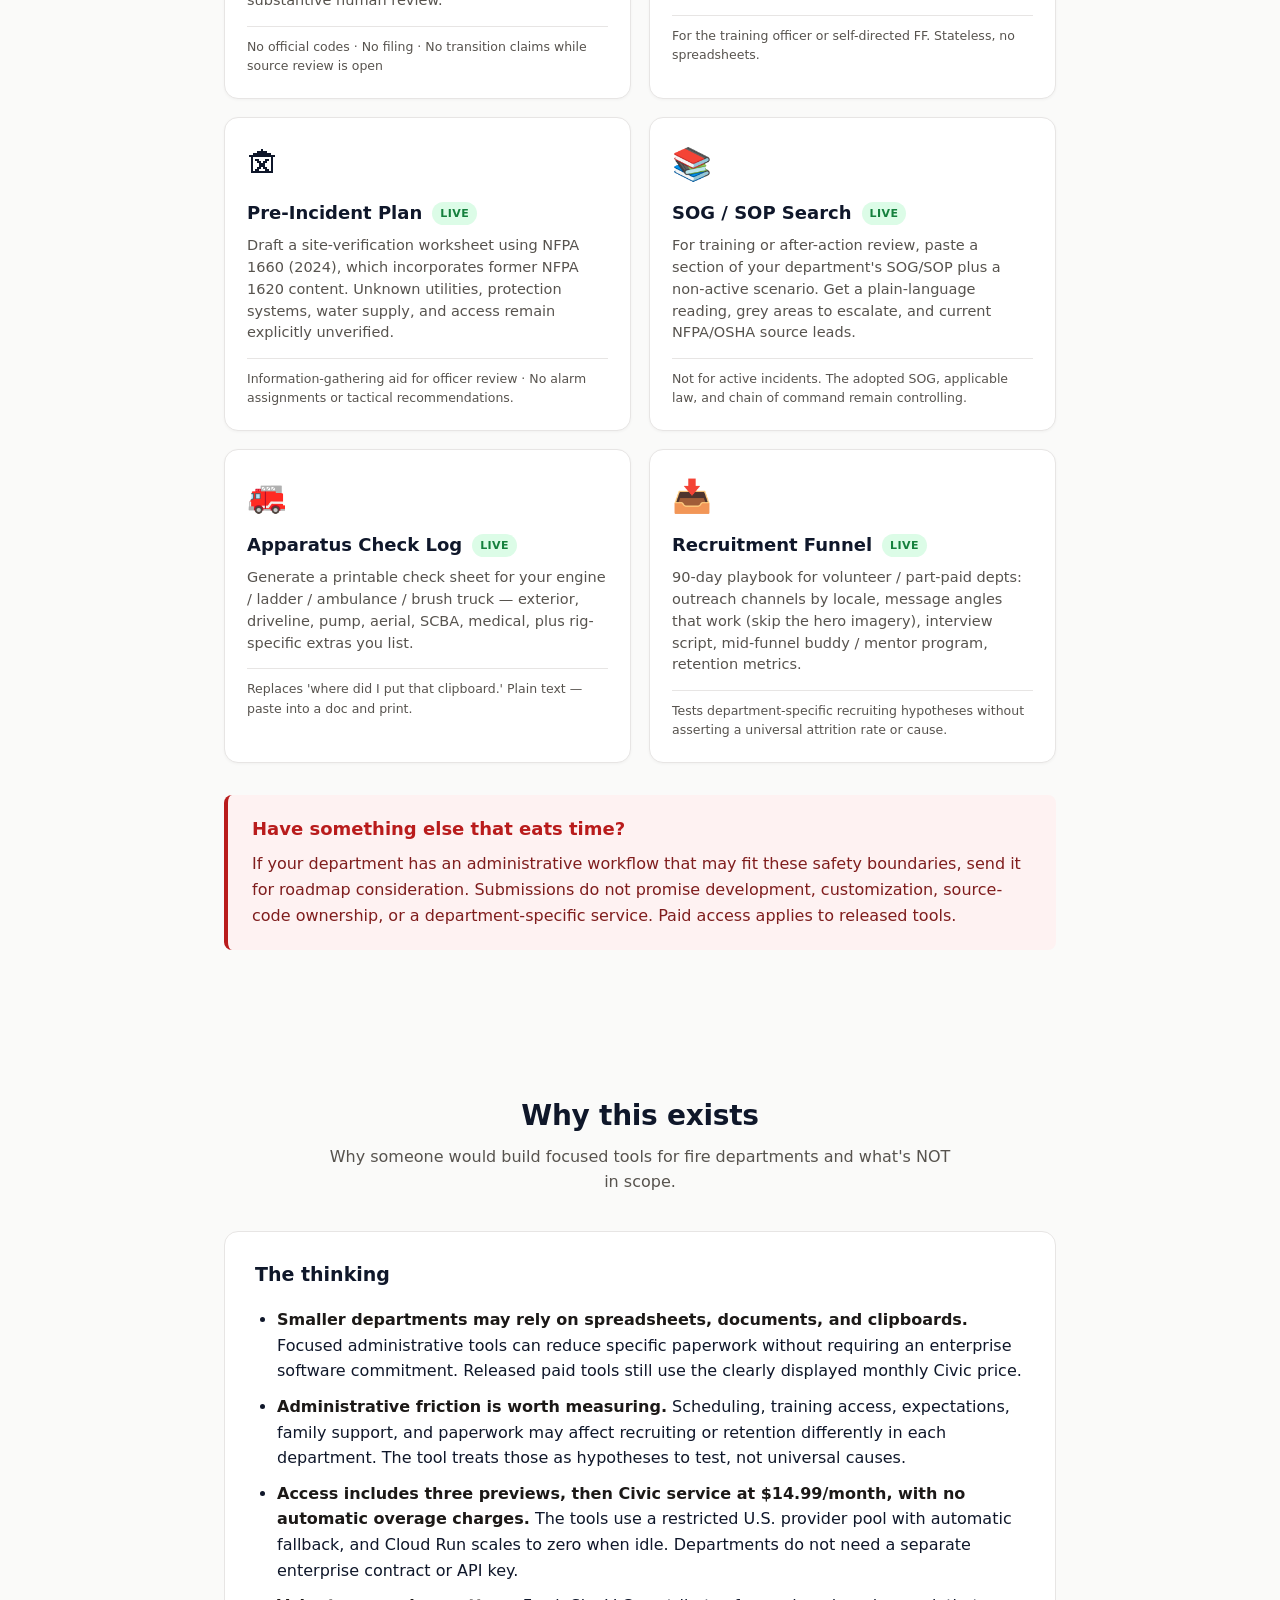
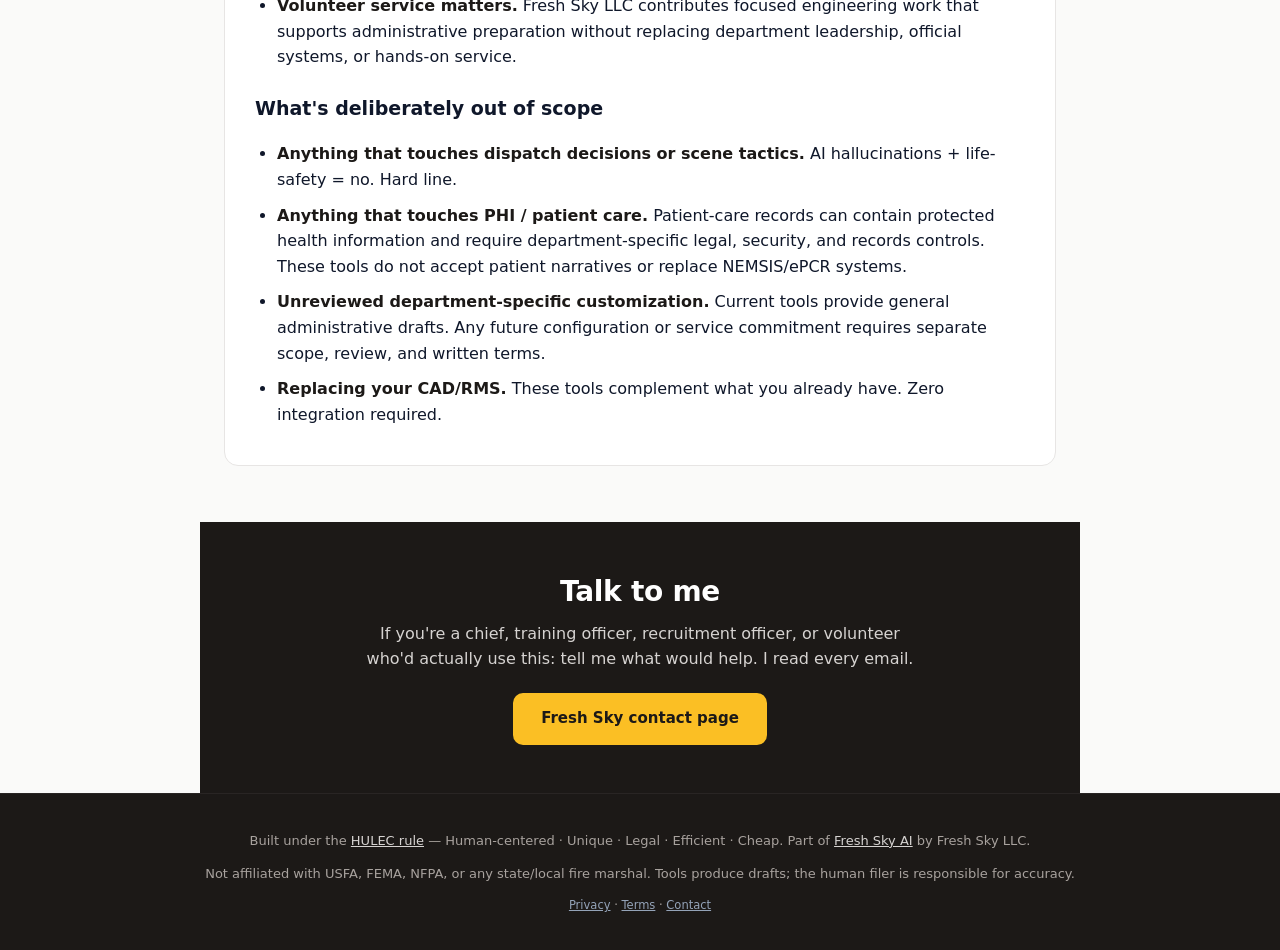
==== commit d12c5871: "Make CivicOps commercial claims accurate" ====
--- a/templates/index.html
+++ b/templates/index.html
@@ -231,7 +231,7 @@
 
     <div class="pitch">
       <h3>Have something else that eats time?</h3>
-      <p>If your department has admin pain that AI could plausibly help with — and the answer doesn't require touching dispatch, patient care, or anything that can hurt someone — email me and I'll build it. Submissions may be considered for the roadmap; paid access applies. No long-term contract. The code is yours.</p>
+      <p>If your department has an administrative workflow that may fit these safety boundaries, send it for roadmap consideration. Submissions do not promise development, customization, source-code ownership, or a department-specific service. Paid access applies to released tools.</p>
     </div>
   </section>
 
@@ -242,7 +242,7 @@
     <div class="why-list">
       <h3>The thinking</h3>
       <ul>
-        <li><strong>Volunteer fire is structurally underfunded for software.</strong> Large departments can buy enterprise suites. Volunteer departments often rely on spreadsheets, documents, and clipboards. Focused AI can help close that gap without charging departments.</li>
+        <li><strong>Smaller departments may rely on spreadsheets, documents, and clipboards.</strong> Focused administrative tools can reduce specific paperwork without requiring an enterprise software commitment. Released paid tools still use the clearly displayed monthly Civic price.</li>
         <li><strong>Administrative friction is worth measuring.</strong> Scheduling, training access, expectations, family support, and paperwork may affect recruiting or retention differently in each department. The tool treats those as hypotheses to test, not universal causes.</li>
         <li><strong>Access includes three previews, then Civic service at $14.99/month, with no automatic overage charges.</strong> The tools use a restricted U.S. provider pool with automatic fallback, and Cloud Run scales to zero when idle. Departments do not need a separate enterprise contract or API key.</li>
         <li><strong>Volunteer service matters.</strong> Fresh Sky LLC contributes focused engineering work that supports administrative preparation without replacing department leadership, official systems, or hands-on service.</li>
@@ -251,7 +251,7 @@
       <ul>
         <li><strong>Anything that touches dispatch decisions or scene tactics.</strong> AI hallucinations + life-safety = no. Hard line.</li>
         <li><strong>Anything that touches PHI / patient care.</strong> Patient-care records can contain protected health information and require department-specific legal, security, and records controls. These tools do not accept patient narratives or replace NEMSIS/ePCR systems.</li>
-        <li><strong>Per-department customization that requires my time forever.</strong> The tools are designed to work for any department out of the box, with optional config. I can fork for a department, but I'm not running a managed service.</li>
+        <li><strong>Unreviewed department-specific customization.</strong> Current tools provide general administrative drafts. Any future configuration or service commitment requires separate scope, review, and written terms.</li>
         <li><strong>Replacing your CAD/RMS.</strong> These tools complement what you already have. Zero integration required.</li>
       </ul>
     </div>
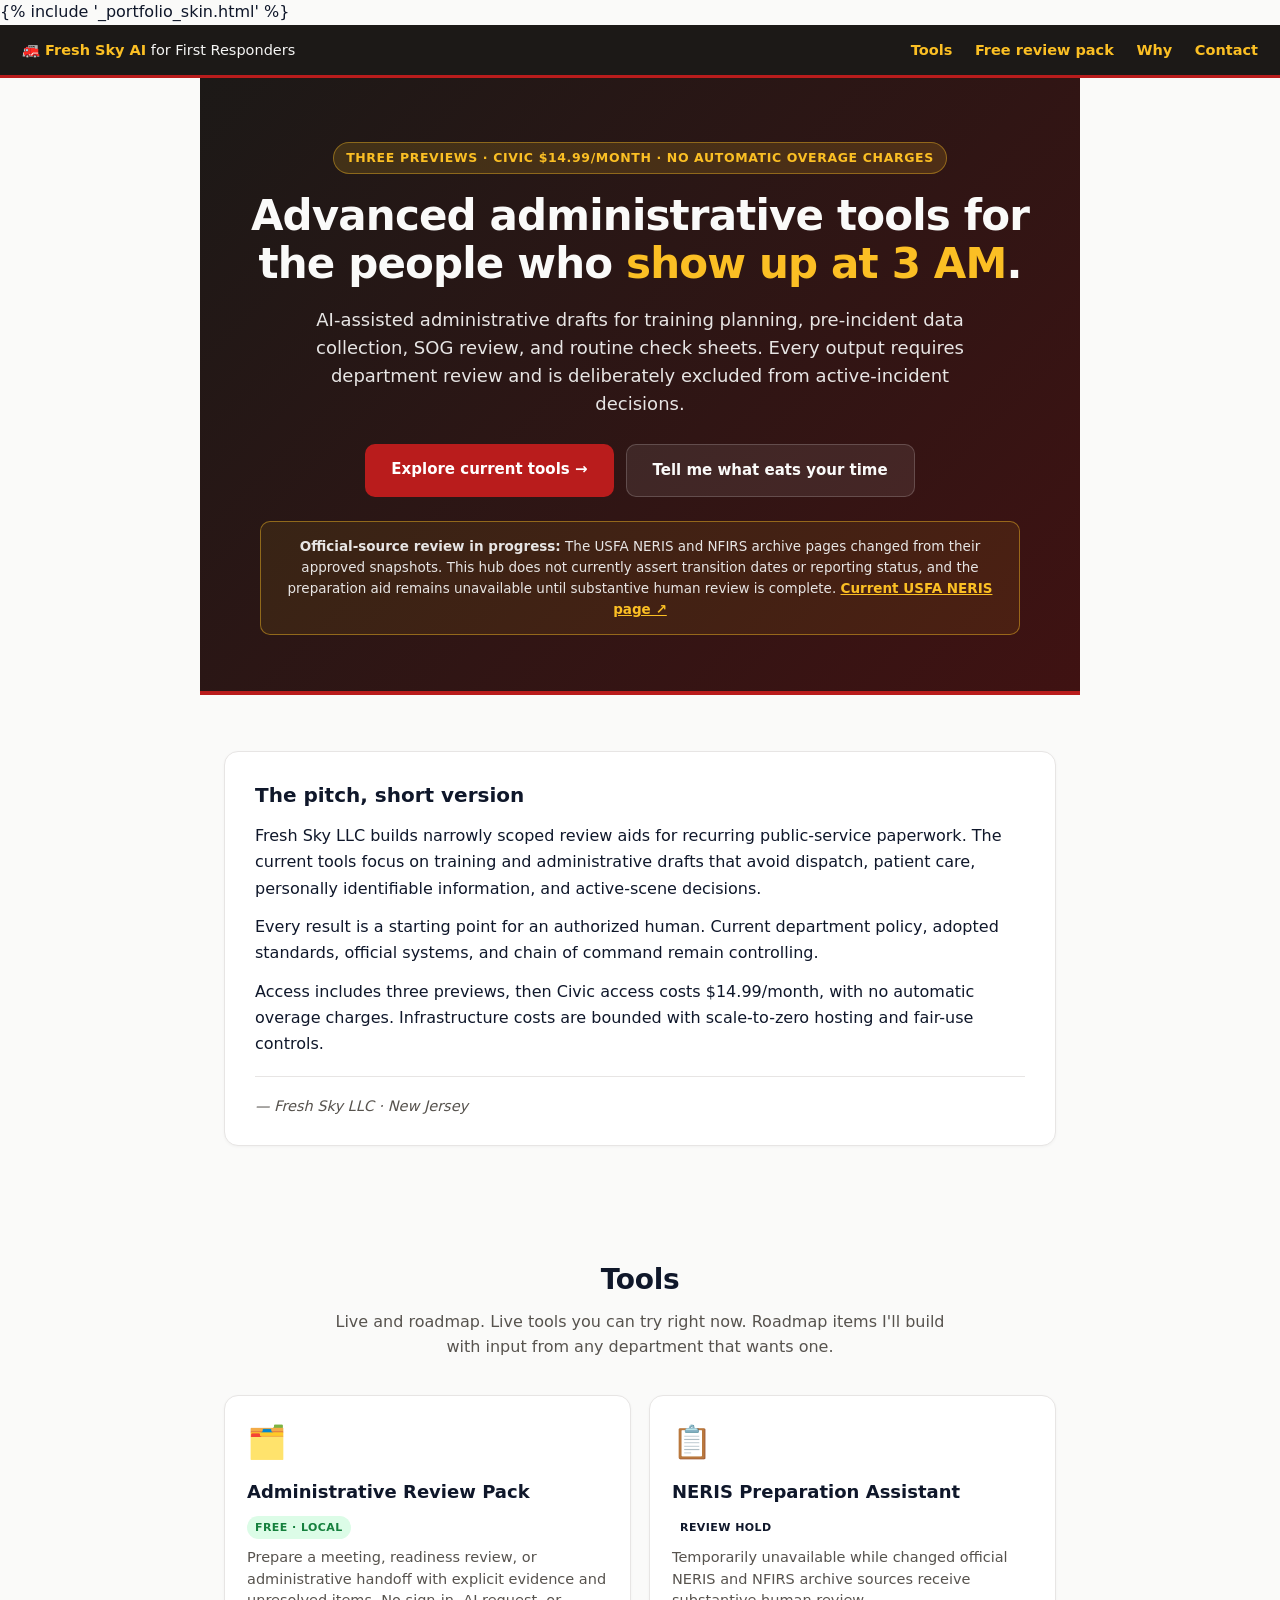
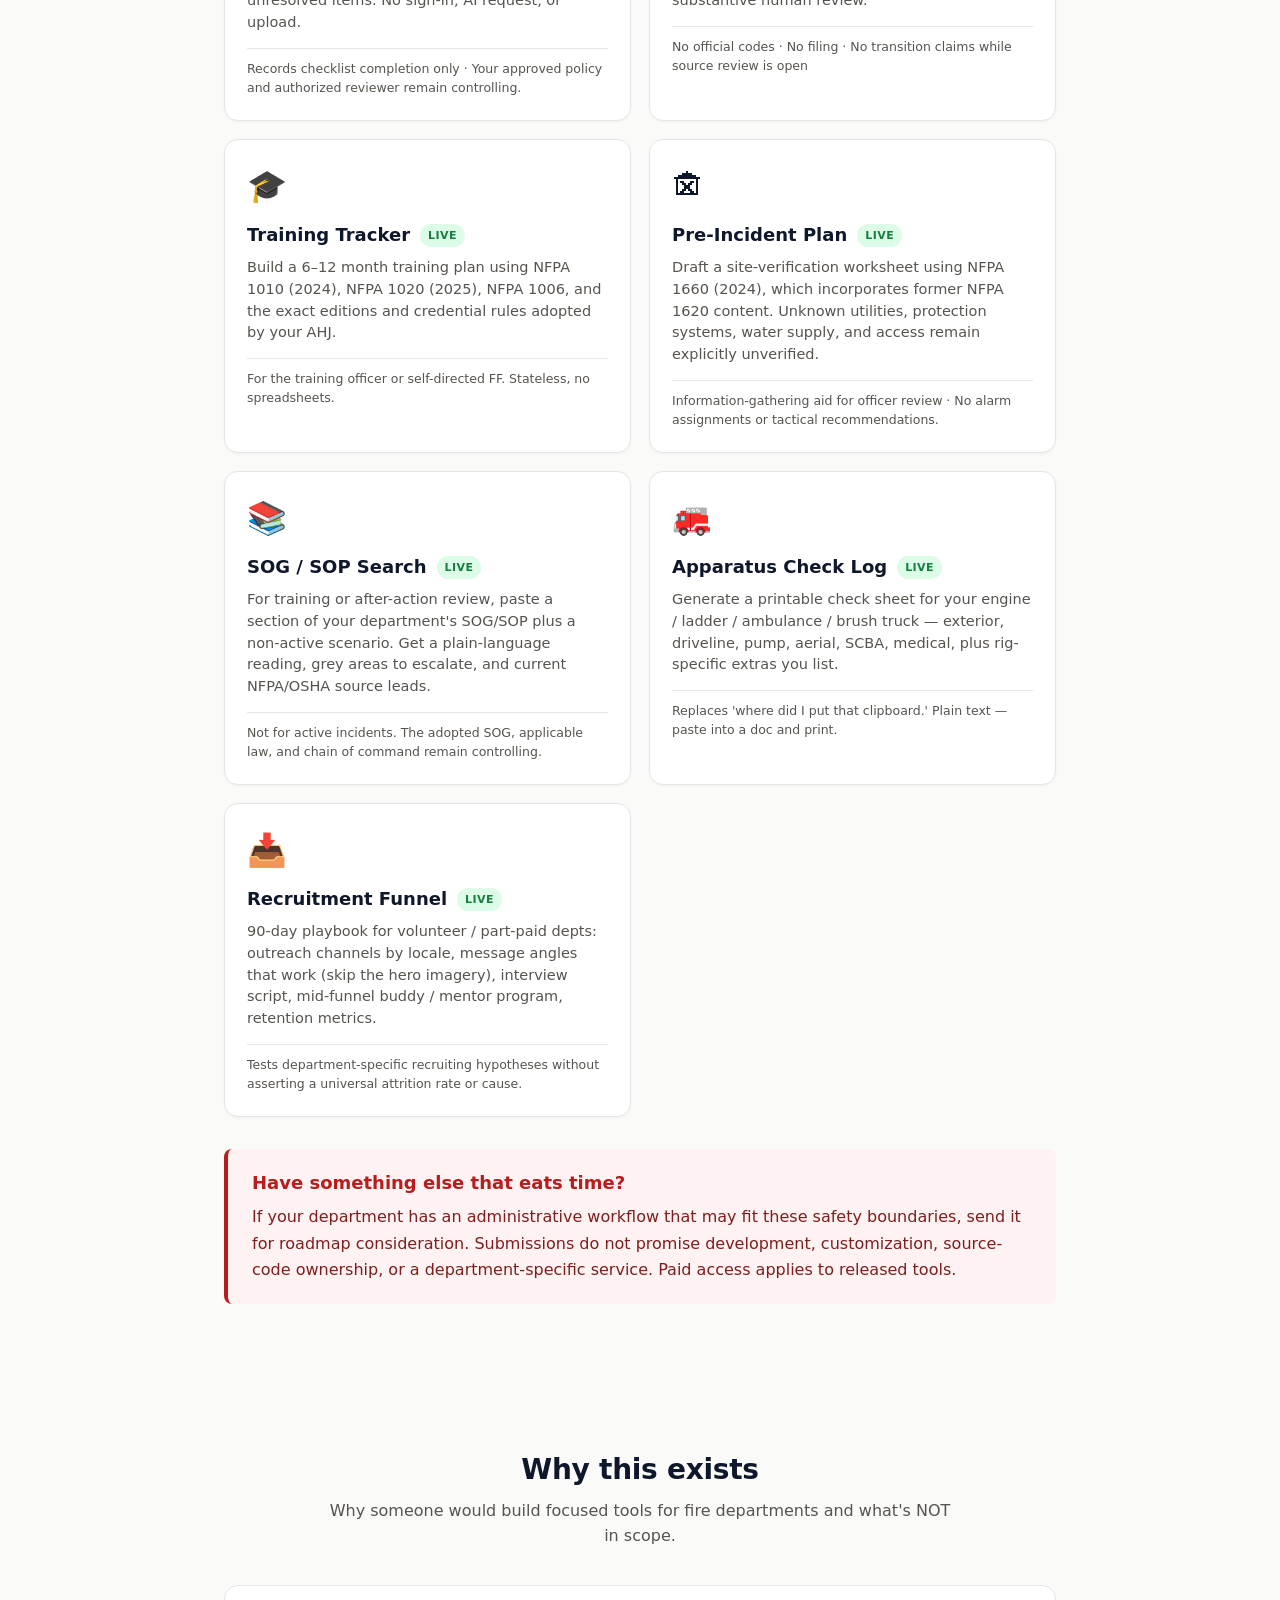
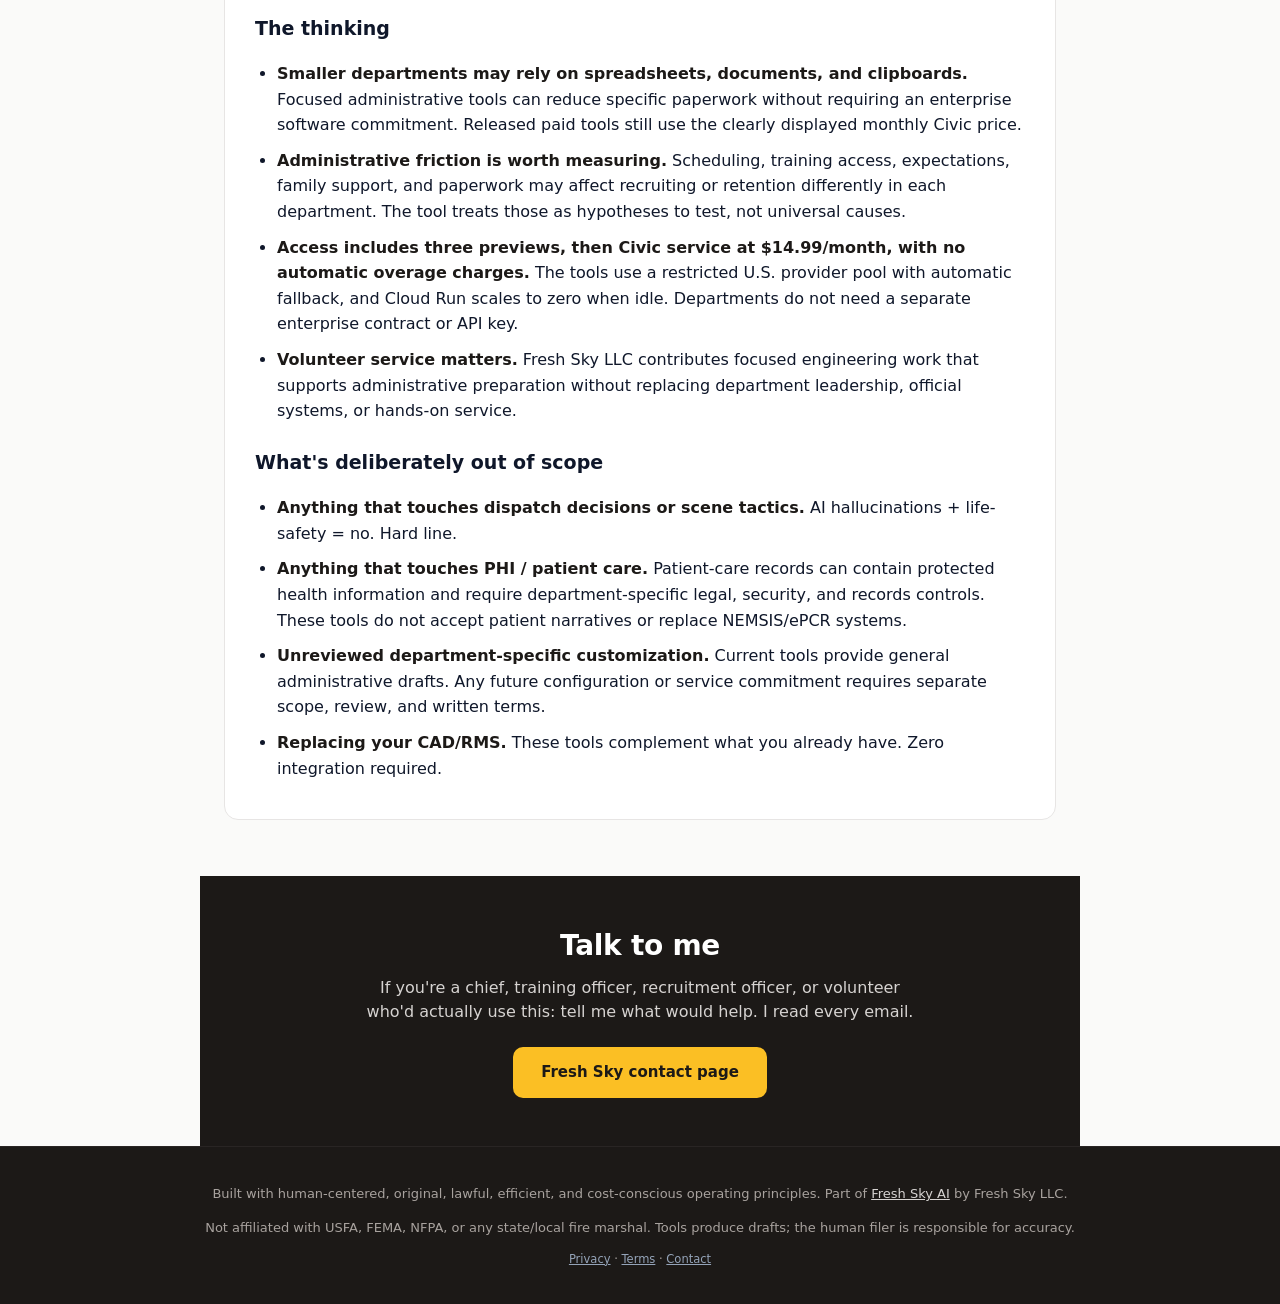
==== commit 666dc18c: "Add free local CivicOps review pack" ====
--- a/templates/index.html
+++ b/templates/index.html
@@ -152,7 +152,7 @@
 <body>
   <nav class="topbar" aria-label="Primary navigation">
     <span><strong>🚒 Fresh Sky AI</strong> for First Responders</span>
-    <span><a href="#tools">Tools</a> <a href="#why">Why</a> <a href="https://www.freshskyai.com/contact" target="_blank" rel="noopener">Contact</a></span>
+    <span><a href="#tools">Tools</a> <a href="/review-pack">Free review pack</a> <a href="#why">Why</a> <a href="https://www.freshskyai.com/contact" target="_blank" rel="noopener">Contact</a></span>
   </nav>
 
   <main>
@@ -186,6 +186,13 @@
     <p class="sub">Live and roadmap. Live tools you can try right now. Roadmap items I'll build with input from any department that wants one.</p>
 
     <div class="tools">
+      <a class="tool" href="/review-pack">
+        <div class="icon">🗂️</div>
+        <h3>Administrative Review Pack <span class="pill live">Free · local</span></h3>
+        <p>Prepare a meeting, readiness review, or administrative handoff with explicit evidence and unresolved items. No sign-in, AI request, or upload.</p>
+        <div class="why">Records checklist completion only · Your approved policy and authorized reviewer remain controlling.</div>
+      </a>
+
       <div class="tool">
         <div class="icon">📋</div>
         <h3>NERIS Preparation Assistant <span class="pill">Review hold</span></h3>
@@ -266,7 +273,7 @@
   </main>
 
   <footer>
-    <p>Built under the <a href="https://www.freshskyai.com/#hulec" target="_blank" rel="noopener">HULEC rule</a> — Human-centered · Unique · Legal · Efficient · Cheap. Part of <a href="https://www.freshskyai.com" target="_blank" rel="noopener">Fresh Sky AI</a> by Fresh Sky LLC.</p>
+    <p>Built with human-centered, original, lawful, efficient, and cost-conscious operating principles. Part of <a href="https://www.freshskyai.com" target="_blank" rel="noopener">Fresh Sky AI</a> by Fresh Sky LLC.</p>
     <p>Not affiliated with USFA, FEMA, NFPA, or any state/local fire marshal. Tools produce drafts; the human filer is responsible for accuracy.</p>
       <p style="margin-top:8px;font-size:11.5px;"><a href="/privacy" style="color:#94a3b8;text-decoration:underline;">Privacy</a> · <a href="/terms" style="color:#94a3b8;text-decoration:underline;">Terms</a> · <a href="https://www.freshskyai.com/contact" target="_blank" rel="noopener" style="color:#94a3b8;text-decoration:underline;">Contact</a></p>
   </footer>
